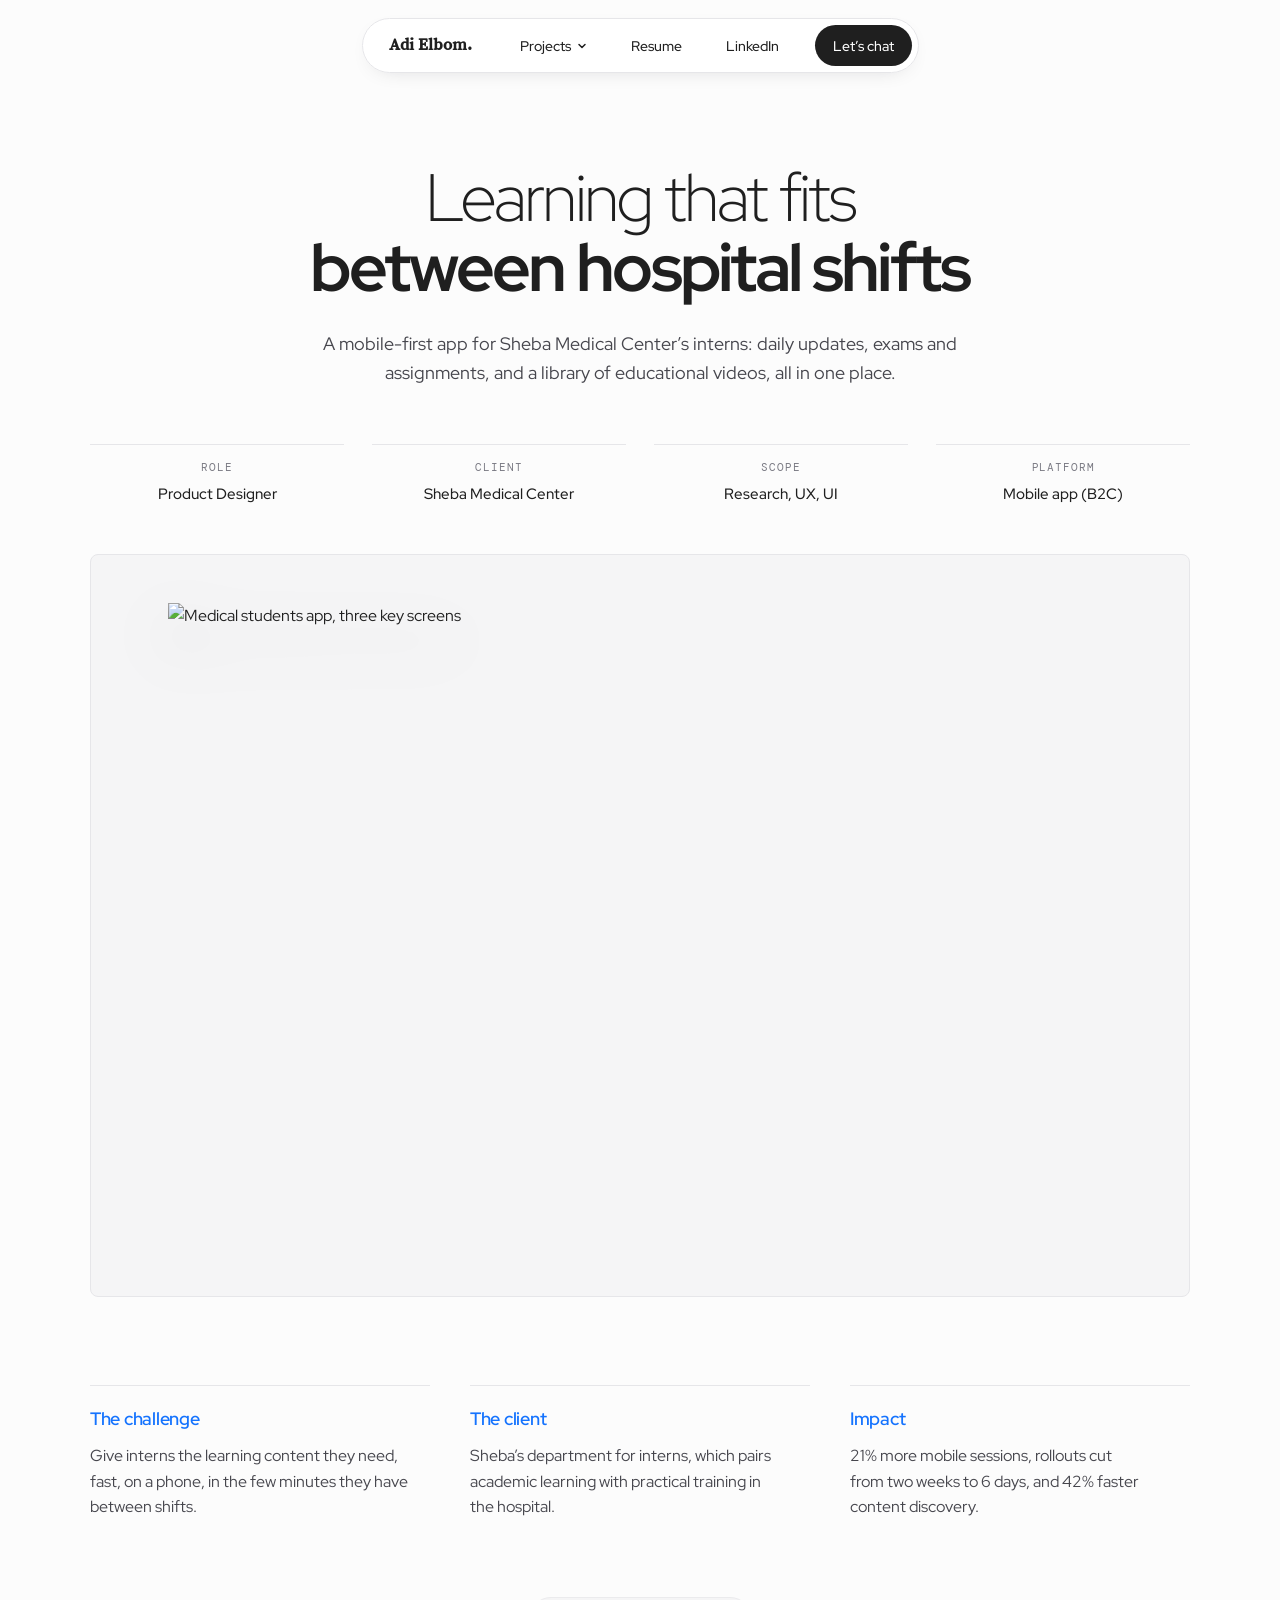
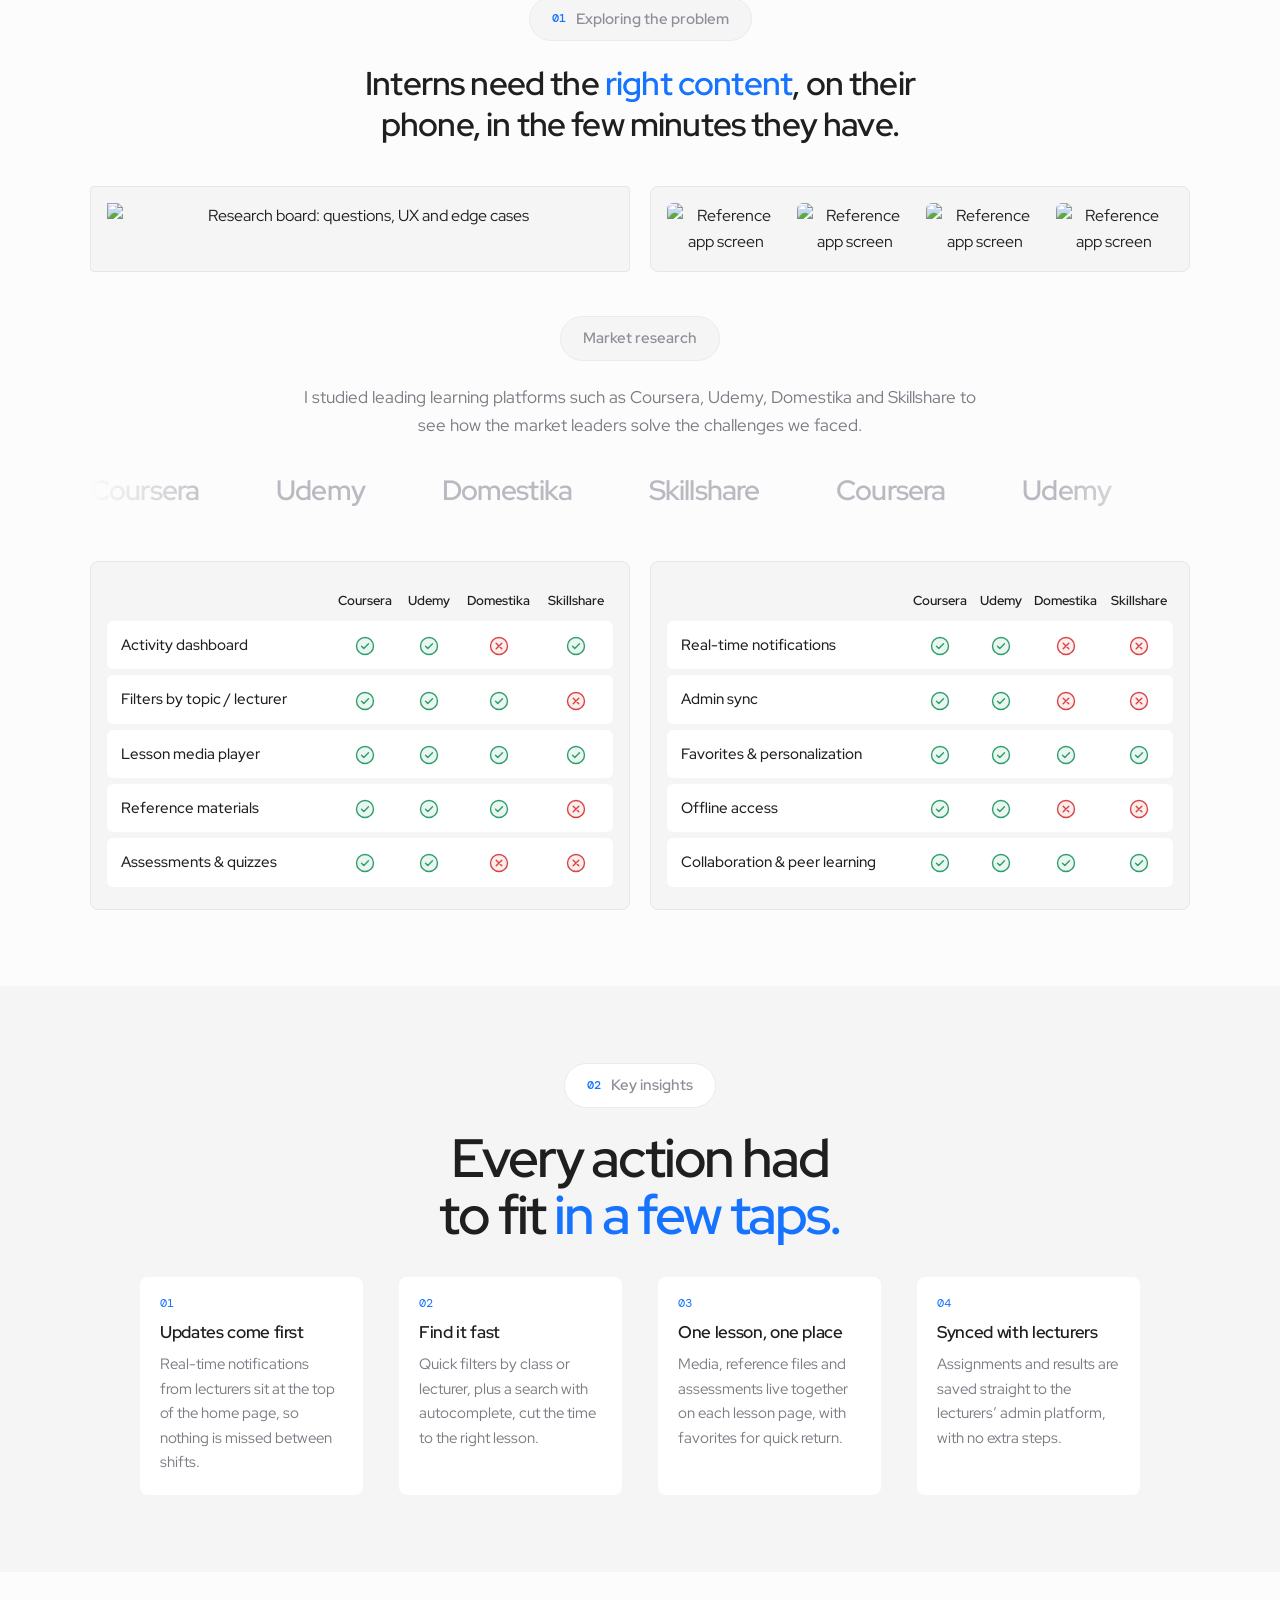
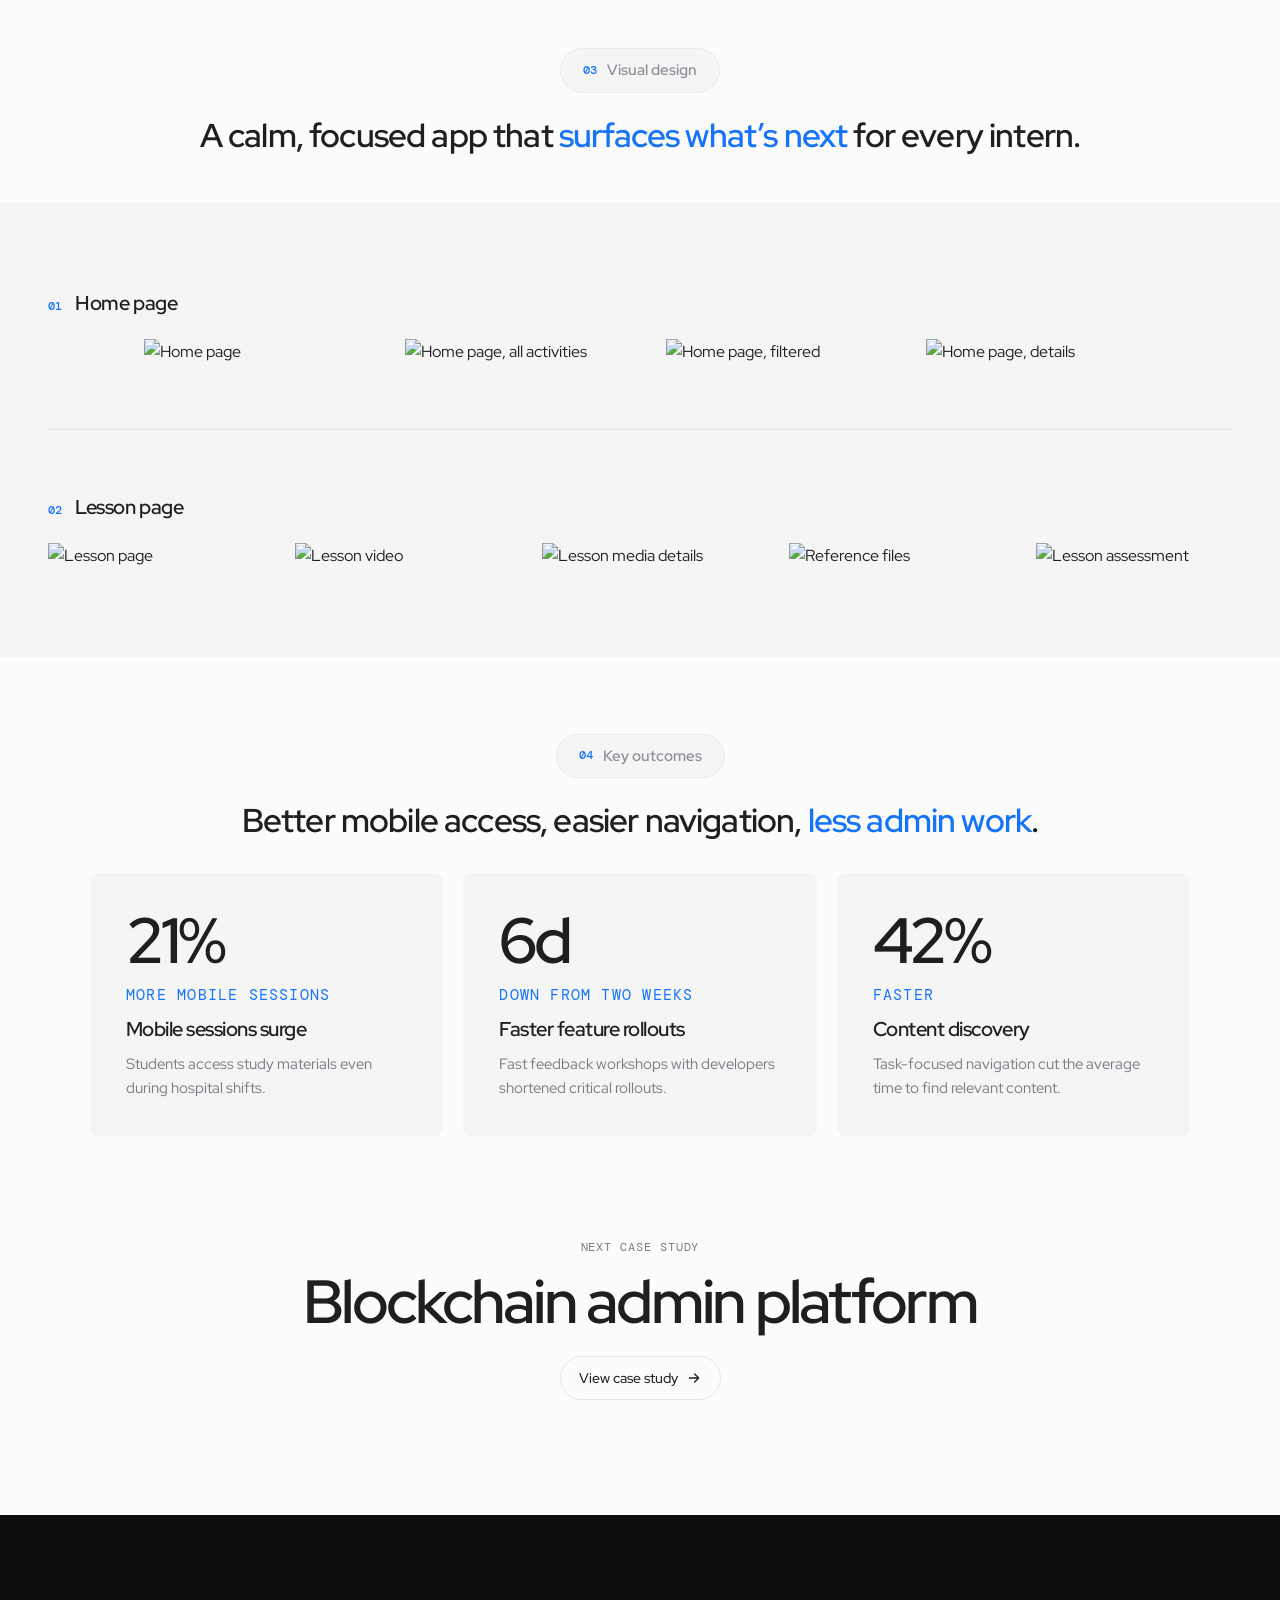
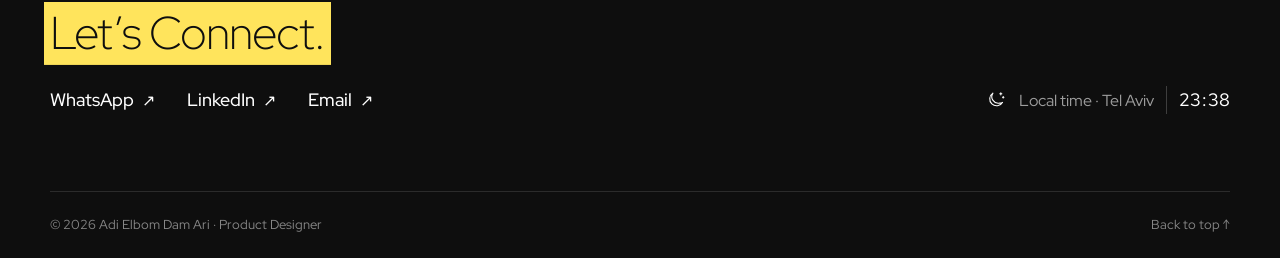
==== medical-students-app/index.html @ 9ae9e3b7 "Fix image links" ====
<!DOCTYPE html>
<html lang="en">
<head>
<meta charset="utf-8">
<meta name="viewport" content="width=device-width, initial-scale=1">
<title>Medical Students App · Adi Elbom</title>
<meta name="description" content="Case study: a mobile-first learning app for medical interns at Sheba Medical Center.">
<meta property="og:title" content="Medical Students App · Adi Elbom">
<meta property="og:description" content="Case study: a mobile-first learning app for medical interns at Sheba Medical Center.">
<link rel="icon" href="data:image/svg+xml,%3Csvg xmlns='http://www.w3.org/2000/svg' viewBox='0 0 64 64'%3E%3Ccircle cx='32' cy='32' r='32' fill='%231F1F1F'/%3E%3Ctext x='32' y='43' font-family='Georgia,serif' font-size='34' font-weight='700' text-anchor='middle' fill='%23fff'%3EA%3C/text%3E%3C/svg%3E">
<link rel="preconnect" href="https://fonts.googleapis.com">
<link rel="preconnect" href="https://fonts.gstatic.com" crossorigin>
<link href="https://fonts.googleapis.com/css2?family=DM+Mono:wght@400;500&family=Red+Hat+Display:wght@300;400;500;600;700&family=Song+Myung&display=swap" rel="stylesheet">
<link rel="stylesheet" href="../assets/style.css?v=e3d52562">
</head>
<body>
<div class="navholder">
  <nav class="site" aria-label="Main">
    <a class="brand" href="../">Adi Elbom.</a>
    <div class="navlinks">
      <div class="nav-dd">
        <a class="dd-trigger current" href="../#work" aria-haspopup="true" aria-expanded="false">Projects <svg class="chev" width="10" height="10" viewBox="0 0 10 10" aria-hidden="true"><path d="M2 3.5 5 6.5 8 3.5" fill="none" stroke="currentColor" stroke-width="1.5" stroke-linecap="round" stroke-linejoin="round"/></svg></a>
        <div class="dd" role="menu">
          <a href="../nft-admin/"><span class="dd-title">Blockchain Admin Platform</span></a>
          <a href="../money-transfer-platform/"><span class="dd-title">Money Transfer Platform</span></a>
          <a href="../medical-students-app/" aria-current="page" class="is-current"><span class="dd-title">Medical Students App</span></a>
          <span class="dd-soon"><span class="dd-title">Animated Captions <span class="dd-note">· Coming soon</span></span></span>
        </div>
      </div>
      <a href="https://drive.google.com/file/d/1dUDBJgoNw1x8Hw4QgFYmObVrlOSRtjmj/view" target="_blank" rel="noopener">Resume</a>
      <a class="hide-sm" href="https://www.linkedin.com/in/adi-elbom/" target="_blank" rel="noopener">LinkedIn</a>
      <a class="cta" href="https://api.whatsapp.com/send?phone=972507307688" target="_blank" rel="noopener">Let’s chat</a>
    </div>
  </nav>
</div>

<main class="wrap">
  <header class="cs-head">
    <h1><span class="lt">Learning that fits</span> <b>between hospital shifts</b></h1>
    <p class="lede">A mobile-first app for Sheba Medical Center’s interns: daily updates, exams and assignments, and a library of educational videos, all in one place.</p>
    <dl class="meta">
      <div><dt>Role</dt><dd>Product Designer</dd></div>
      <div><dt>Client</dt><dd>Sheba Medical Center</dd></div>
      <div><dt>Scope</dt><dd>Research, UX, UI</dd></div>
      <div><dt>Platform</dt><dd>Mobile app (B2C)</dd></div>
    </dl>
  </header>

  <figure class="hero-shot phones-hero"><img src="https://adidamari.co.il/wp-content/uploads/2025/10/Sarari-12-scaled.png" alt="Medical students app, three key screens" width="2560" height="1746"></figure>

  <section class="tldr">
    <article><p class="eyebrow">The challenge</p><p>Give interns the learning content they need, fast, on a phone, in the few minutes they have between shifts.</p></article>
    <article><p class="eyebrow">The client</p><p>Sheba’s department for interns, which pairs academic learning with practical training in the hospital.</p></article>
    <article><p class="eyebrow">Impact</p><p>21% more mobile sessions, rollouts cut from two weeks to 6 days, and 42% faster content discovery.</p></article>
  </section>

  <div class="story">
    <section class="chapter reveal">
      <p class="pill"><span class="n" aria-hidden="true"></span>Exploring the problem</p>
      <p class="statement">Interns need the <em>right content</em>, on their phone, in the few minutes they have.</p>
      <div class="duo">
        <img src="https://adidamari.co.il/wp-content/uploads/2025/10/Frame-1243666-scaled.webp" alt="Research board: questions, UX and edge cases" loading="lazy">
        <div class="mini-phones"><img src="https://adidamari.co.il/wp-content/uploads/2025/05/IMG_8739.png" alt="Reference app screen" loading="lazy"><img src="https://adidamari.co.il/wp-content/uploads/2025/05/IMG_8737.png" alt="Reference app screen" loading="lazy"><img src="https://adidamari.co.il/wp-content/uploads/2025/05/IMG_8742.png" alt="Reference app screen" loading="lazy"><img src="https://adidamari.co.il/wp-content/uploads/2025/05/IMG_8738.png" alt="Reference app screen" loading="lazy"></div>
      </div>
    </section>

    <section class="chapter sub reveal">
      <p class="pill">Market research</p>
      <p class="support">I studied leading learning platforms such as Coursera, Udemy, Domestika and Skillshare to see how the market leaders solve the challenges we faced.</p>
      <div class="marquee" aria-label="Platforms we studied: Coursera, Udemy, Domestika, Skillshare"><div class="marquee-track" aria-hidden="true"><span>Coursera</span><span>Udemy</span><span>Domestika</span><span>Skillshare</span><span>Coursera</span><span>Udemy</span><span>Domestika</span><span>Skillshare</span><span>Coursera</span><span>Udemy</span><span>Domestika</span><span>Skillshare</span><span>Coursera</span><span>Udemy</span><span>Domestika</span><span>Skillshare</span></div></div>
      <div class="cmp-grid"><div class="cmp-card"><table class="cmp"><thead><tr><th></th><th>Coursera</th><th>Udemy</th><th>Domestika</th><th>Skillshare</th></tr></thead><tbody><tr><th scope="row">Activity dashboard</th><td class="y" aria-label="Yes"><svg viewBox="0 0 20 20"><circle cx="10" cy="10" r="8.5"/><path d="M6.5 10.2l2.3 2.3 4.7-4.8"/></svg></td><td class="y" aria-label="Yes"><svg viewBox="0 0 20 20"><circle cx="10" cy="10" r="8.5"/><path d="M6.5 10.2l2.3 2.3 4.7-4.8"/></svg></td><td class="n" aria-label="No"><svg viewBox="0 0 20 20"><circle cx="10" cy="10" r="8.5"/><path d="M7.2 7.2l5.6 5.6M12.8 7.2l-5.6 5.6"/></svg></td><td class="y" aria-label="Yes"><svg viewBox="0 0 20 20"><circle cx="10" cy="10" r="8.5"/><path d="M6.5 10.2l2.3 2.3 4.7-4.8"/></svg></td></tr><tr><th scope="row">Filters by topic / lecturer</th><td class="y" aria-label="Yes"><svg viewBox="0 0 20 20"><circle cx="10" cy="10" r="8.5"/><path d="M6.5 10.2l2.3 2.3 4.7-4.8"/></svg></td><td class="y" aria-label="Yes"><svg viewBox="0 0 20 20"><circle cx="10" cy="10" r="8.5"/><path d="M6.5 10.2l2.3 2.3 4.7-4.8"/></svg></td><td class="y" aria-label="Yes"><svg viewBox="0 0 20 20"><circle cx="10" cy="10" r="8.5"/><path d="M6.5 10.2l2.3 2.3 4.7-4.8"/></svg></td><td class="n" aria-label="No"><svg viewBox="0 0 20 20"><circle cx="10" cy="10" r="8.5"/><path d="M7.2 7.2l5.6 5.6M12.8 7.2l-5.6 5.6"/></svg></td></tr><tr><th scope="row">Lesson media player</th><td class="y" aria-label="Yes"><svg viewBox="0 0 20 20"><circle cx="10" cy="10" r="8.5"/><path d="M6.5 10.2l2.3 2.3 4.7-4.8"/></svg></td><td class="y" aria-label="Yes"><svg viewBox="0 0 20 20"><circle cx="10" cy="10" r="8.5"/><path d="M6.5 10.2l2.3 2.3 4.7-4.8"/></svg></td><td class="y" aria-label="Yes"><svg viewBox="0 0 20 20"><circle cx="10" cy="10" r="8.5"/><path d="M6.5 10.2l2.3 2.3 4.7-4.8"/></svg></td><td class="y" aria-label="Yes"><svg viewBox="0 0 20 20"><circle cx="10" cy="10" r="8.5"/><path d="M6.5 10.2l2.3 2.3 4.7-4.8"/></svg></td></tr><tr><th scope="row">Reference materials</th><td class="y" aria-label="Yes"><svg viewBox="0 0 20 20"><circle cx="10" cy="10" r="8.5"/><path d="M6.5 10.2l2.3 2.3 4.7-4.8"/></svg></td><td class="y" aria-label="Yes"><svg viewBox="0 0 20 20"><circle cx="10" cy="10" r="8.5"/><path d="M6.5 10.2l2.3 2.3 4.7-4.8"/></svg></td><td class="y" aria-label="Yes"><svg viewBox="0 0 20 20"><circle cx="10" cy="10" r="8.5"/><path d="M6.5 10.2l2.3 2.3 4.7-4.8"/></svg></td><td class="n" aria-label="No"><svg viewBox="0 0 20 20"><circle cx="10" cy="10" r="8.5"/><path d="M7.2 7.2l5.6 5.6M12.8 7.2l-5.6 5.6"/></svg></td></tr><tr><th scope="row">Assessments &amp; quizzes</th><td class="y" aria-label="Yes"><svg viewBox="0 0 20 20"><circle cx="10" cy="10" r="8.5"/><path d="M6.5 10.2l2.3 2.3 4.7-4.8"/></svg></td><td class="y" aria-label="Yes"><svg viewBox="0 0 20 20"><circle cx="10" cy="10" r="8.5"/><path d="M6.5 10.2l2.3 2.3 4.7-4.8"/></svg></td><td class="n" aria-label="No"><svg viewBox="0 0 20 20"><circle cx="10" cy="10" r="8.5"/><path d="M7.2 7.2l5.6 5.6M12.8 7.2l-5.6 5.6"/></svg></td><td class="n" aria-label="No"><svg viewBox="0 0 20 20"><circle cx="10" cy="10" r="8.5"/><path d="M7.2 7.2l5.6 5.6M12.8 7.2l-5.6 5.6"/></svg></td></tr></tbody></table></div><div class="cmp-card"><table class="cmp"><thead><tr><th></th><th>Coursera</th><th>Udemy</th><th>Domestika</th><th>Skillshare</th></tr></thead><tbody><tr><th scope="row">Real-time notifications</th><td class="y" aria-label="Yes"><svg viewBox="0 0 20 20"><circle cx="10" cy="10" r="8.5"/><path d="M6.5 10.2l2.3 2.3 4.7-4.8"/></svg></td><td class="y" aria-label="Yes"><svg viewBox="0 0 20 20"><circle cx="10" cy="10" r="8.5"/><path d="M6.5 10.2l2.3 2.3 4.7-4.8"/></svg></td><td class="n" aria-label="No"><svg viewBox="0 0 20 20"><circle cx="10" cy="10" r="8.5"/><path d="M7.2 7.2l5.6 5.6M12.8 7.2l-5.6 5.6"/></svg></td><td class="n" aria-label="No"><svg viewBox="0 0 20 20"><circle cx="10" cy="10" r="8.5"/><path d="M7.2 7.2l5.6 5.6M12.8 7.2l-5.6 5.6"/></svg></td></tr><tr><th scope="row">Admin sync</th><td class="y" aria-label="Yes"><svg viewBox="0 0 20 20"><circle cx="10" cy="10" r="8.5"/><path d="M6.5 10.2l2.3 2.3 4.7-4.8"/></svg></td><td class="y" aria-label="Yes"><svg viewBox="0 0 20 20"><circle cx="10" cy="10" r="8.5"/><path d="M6.5 10.2l2.3 2.3 4.7-4.8"/></svg></td><td class="n" aria-label="No"><svg viewBox="0 0 20 20"><circle cx="10" cy="10" r="8.5"/><path d="M7.2 7.2l5.6 5.6M12.8 7.2l-5.6 5.6"/></svg></td><td class="n" aria-label="No"><svg viewBox="0 0 20 20"><circle cx="10" cy="10" r="8.5"/><path d="M7.2 7.2l5.6 5.6M12.8 7.2l-5.6 5.6"/></svg></td></tr><tr><th scope="row">Favorites &amp; personalization</th><td class="y" aria-label="Yes"><svg viewBox="0 0 20 20"><circle cx="10" cy="10" r="8.5"/><path d="M6.5 10.2l2.3 2.3 4.7-4.8"/></svg></td><td class="y" aria-label="Yes"><svg viewBox="0 0 20 20"><circle cx="10" cy="10" r="8.5"/><path d="M6.5 10.2l2.3 2.3 4.7-4.8"/></svg></td><td class="y" aria-label="Yes"><svg viewBox="0 0 20 20"><circle cx="10" cy="10" r="8.5"/><path d="M6.5 10.2l2.3 2.3 4.7-4.8"/></svg></td><td class="y" aria-label="Yes"><svg viewBox="0 0 20 20"><circle cx="10" cy="10" r="8.5"/><path d="M6.5 10.2l2.3 2.3 4.7-4.8"/></svg></td></tr><tr><th scope="row">Offline access</th><td class="y" aria-label="Yes"><svg viewBox="0 0 20 20"><circle cx="10" cy="10" r="8.5"/><path d="M6.5 10.2l2.3 2.3 4.7-4.8"/></svg></td><td class="y" aria-label="Yes"><svg viewBox="0 0 20 20"><circle cx="10" cy="10" r="8.5"/><path d="M6.5 10.2l2.3 2.3 4.7-4.8"/></svg></td><td class="n" aria-label="No"><svg viewBox="0 0 20 20"><circle cx="10" cy="10" r="8.5"/><path d="M7.2 7.2l5.6 5.6M12.8 7.2l-5.6 5.6"/></svg></td><td class="n" aria-label="No"><svg viewBox="0 0 20 20"><circle cx="10" cy="10" r="8.5"/><path d="M7.2 7.2l5.6 5.6M12.8 7.2l-5.6 5.6"/></svg></td></tr><tr><th scope="row">Collaboration &amp; peer learning</th><td class="y" aria-label="Yes"><svg viewBox="0 0 20 20"><circle cx="10" cy="10" r="8.5"/><path d="M6.5 10.2l2.3 2.3 4.7-4.8"/></svg></td><td class="y" aria-label="Yes"><svg viewBox="0 0 20 20"><circle cx="10" cy="10" r="8.5"/><path d="M6.5 10.2l2.3 2.3 4.7-4.8"/></svg></td><td class="y" aria-label="Yes"><svg viewBox="0 0 20 20"><circle cx="10" cy="10" r="8.5"/><path d="M6.5 10.2l2.3 2.3 4.7-4.8"/></svg></td><td class="y" aria-label="Yes"><svg viewBox="0 0 20 20"><circle cx="10" cy="10" r="8.5"/><path d="M6.5 10.2l2.3 2.3 4.7-4.8"/></svg></td></tr></tbody></table></div></div>
    </section>

    <section class="chapter band reveal">
      <p class="pill"><span class="n" aria-hidden="true"></span>Key insights</p>
      <p class="statement big">Every action had to fit <em>in a few taps.</em></p>
      <ul class="trio" style="--cols:4">
        <li><h3>Updates come first</h3><p>Real-time notifications from lecturers sit at the top of the home page, so nothing is missed between shifts.</p></li>
        <li><h3>Find it fast</h3><p>Quick filters by class or lecturer, plus a search with autocomplete, cut the time to the right lesson.</p></li>
        <li><h3>One lesson, one place</h3><p>Media, reference files and assessments live together on each lesson page, with favorites for quick return.</p></li>
        <li><h3>Synced with lecturers</h3><p>Assignments and results are saved straight to the lecturers’ admin platform, with no extra steps.</p></li>
      </ul>
    </section>

    <section class="chapter reveal">
      <p class="pill"><span class="n" aria-hidden="true"></span>Visual design</p>
      <p class="statement">A calm, focused app that <em>surfaces what’s next</em> for every intern.</p>
      <div class="features">
        <article class="feature">
          <div class="feature-text"><h3><span class="fn">01</span>Home page</h3></div>
          <div class="feature-shots phones-shots" style="--n:4"><img src="https://adidamari.co.il/wp-content/uploads/2025/06/2.png" alt="Home page" loading="lazy"><img src="https://adidamari.co.il/wp-content/uploads/2025/06/Homepage-All1.png" alt="Home page, all activities" loading="lazy"><img src="https://adidamari.co.il/wp-content/uploads/2025/06/Homepage-All1-1.png" alt="Home page, filtered" loading="lazy"><img src="https://adidamari.co.il/wp-content/uploads/2025/05/Homepage-All1-1.png" alt="Home page, details" loading="lazy"></div>
        </article>
        <article class="feature">
          <div class="feature-text"><h3><span class="fn">02</span>Lesson page</h3></div>
          <div class="feature-shots phones-shots" style="--n:5"><img src="https://adidamari.co.il/wp-content/uploads/2025/06/1.png" alt="Lesson page" loading="lazy"><img src="https://adidamari.co.il/wp-content/uploads/2025/06/dd.png" alt="Lesson video" loading="lazy"><img src="https://adidamari.co.il/wp-content/uploads/2025/05/Lesson-page-Media-details.png" alt="Lesson media details" loading="lazy"><img src="https://adidamari.co.il/wp-content/uploads/2025/06/Lesson-page-Reference.png" alt="Reference files" loading="lazy"><img src="https://adidamari.co.il/wp-content/uploads/2025/06/Lesson-page-Exam-details-chose-answer.png" alt="Lesson assessment" loading="lazy"></div>
        </article>
      </div>
    </section>

    <section class="chapter reveal">
      <p class="pill"><span class="n" aria-hidden="true"></span>Key outcomes</p>
      <p class="statement">Better mobile access, easier navigation, <em>less admin work</em>.</p>
      <ul class="results">
        <li><span class="big-num">21%</span><p class="eyebrow">More mobile sessions</p><h3>Mobile sessions surge</h3><p>Students access study materials even during hospital shifts.</p></li>
        <li><span class="big-num">6d</span><p class="eyebrow">Down from two weeks</p><h3>Faster feature rollouts</h3><p>Fast feedback workshops with developers shortened critical rollouts.</p></li>
        <li><span class="big-num">42%</span><p class="eyebrow">Faster</p><h3>Content discovery</h3><p>Task-focused navigation cut the average time to find relevant content.</p></li>
      </ul>
    </section>
  </div>

  <a class="next reveal" href="../nft-admin/">
    <span class="eyebrow">Next case study</span>
    <span class="title">Blockchain admin platform</span>
    <span class="go">View case study <svg width="16" height="16" viewBox="0 0 24 24" fill="none" stroke="currentColor" stroke-width="2" stroke-linecap="round" stroke-linejoin="round"><path d="M5 12h14M13 6l6 6-6 6"/></svg></span>
  </a>
</main>

<footer class="site-foot" id="contact">
  <div class="foot-inner">
    <div class="foot-main">
      <h2 class="foot-title reveal"><span class="hl">Let’s Connect.</span></h2>
      <div class="foot-links">
        <a href="https://api.whatsapp.com/send?phone=972507307688" target="_blank" rel="noopener">WhatsApp <span class="ext" aria-hidden="true">↗</span></a>
        <a href="https://www.linkedin.com/in/adi-elbom/" target="_blank" rel="noopener">LinkedIn <span class="ext" aria-hidden="true">↗</span></a>
        <a href="mailto:adi.elbom3@gmail.com">Email <span class="ext" aria-hidden="true">↗</span></a>
      </div>
    </div>
    <div class="clock" id="clock" aria-live="off">
        <span class="clock-icons" aria-hidden="true">
          <svg class="ci ci-sunrise" viewBox="0 0 32 32"><path d="M4 23h24M9 23a7 7 0 0 1 14 0"/><path d="M16 9v3M7.5 13.5l2 2M24.5 13.5l-2 2M3.5 19h2.5M26 19h2.5"/><path d="M13 6l3-3 3 3"/></svg>
          <svg class="ci ci-sun" viewBox="0 0 32 32"><circle cx="16" cy="16" r="5.5"/><path d="M16 3v3.5M16 25.5V29M3 16h3.5M25.5 16H29M6.8 6.8l2.5 2.5M22.7 22.7l2.5 2.5M6.8 25.2l2.5-2.5M22.7 9.3l2.5-2.5"/></svg>
          <svg class="ci ci-sunset" viewBox="0 0 32 32"><path d="M4 23h24M9 23a7 7 0 0 1 14 0"/><path d="M16 9v3M7.5 13.5l2 2M24.5 13.5l-2 2M3.5 19h2.5M26 19h2.5"/><path d="M13 27l3 3 3-3"/></svg>
          <svg class="ci ci-moon" viewBox="0 0 32 32"><path d="M21.5 20.5A9.5 9.5 0 0 1 11.5 6a10 10 0 1 0 14 13.5 9.4 9.4 0 0 1-4 1Z"/><path d="M23 5.5v3M21.5 7h3M26.5 11v2M25.5 12h2"/></svg>
        </span>
        <span class="clock-label">Local time · Tel Aviv</span>
        <span class="clock-time"><span class="hh">--</span><span class="colon">:</span><span class="mm">--</span></span>
    </div>
  </div>
  <div class="foot-bottom">
    <span>© 2026 Adi Elbom Dam Ari · Product Designer</span>
    <a href="#top" onclick="window.scrollTo({top:0,behavior:'smooth'});return false;">Back to top ↑</a>
  </div>
</footer>
<script src="../assets/site.js?v=3cbd5244"></script>
</body>
</html>
---- assets/style.css ----
/* Adi Elbom portfolio — shared styles */
:root {
  color-scheme: light;
  --paper: #FCFCFC;
  --white: #FFFFFF;
  --surface: #F5F5F6;
  --ink: #1F1F1F;
  --body: #46464D;
  --muted: #7A7A83;
  --line: #E6E6E9;
  --accent: #1573FE;          /* accent = Adi's brand blue */
  --accent-soft: #EAF1FF;
  --grid: #EEEEF1;            /* background grid lines (softer than --line) */
  --cell: 22px;               /* grid cell size; hero divider snaps to it */
  --marker: #FFE45C;          /* highlighter yellow for "Let's Connect." */
  --blue: #1573FE;            /* Adi's brand blue */

  --font: 'Red Hat Display', -apple-system, BlinkMacSystemFont, 'Segoe UI', sans-serif;
  --font-mono: 'DM Mono', ui-monospace, Menlo, monospace;
  --font-logo: 'Song Myung', Georgia, serif;

  --maxw: 1180px;
  --text: 680px;
  --r: 8px;                   /* corner radius for frames and cards */
  box-sizing: border-box;
}
* { box-sizing: border-box; }
html { scroll-behavior: smooth; scroll-padding-top: 96px; }
body {
  margin: 0; background: var(--paper); color: var(--ink);
  font-family: var(--font); font-size: 16px; line-height: 1.6;
  -webkit-font-smoothing: antialiased; overflow-x: hidden;
}
h1, h2, h3, p, figure, ul, ol, dl, dd { margin: 0; }
h1, h2, h3 { text-wrap: balance; font-weight: 600; letter-spacing: -0.03em; }
a { color: inherit; }
img { max-width: 100%; display: block; }
:focus-visible { outline: 2px solid var(--accent); outline-offset: 3px; border-radius: 6px; }
::selection { background: var(--blue); color: #fff; }
.wrap { max-width: var(--maxw); margin-inline: auto; padding-inline: clamp(16px, 4vw, 40px); }
.eyebrow { font-family: var(--font-mono); font-size: 0.72rem; letter-spacing: 0.08em; text-transform: uppercase; color: var(--muted); }

/* ---------- floating pill nav ---------- */
.navholder { position: sticky; top: 14px; z-index: 50; display: flex; justify-content: center; margin-top: 18px; padding-inline: 12px; pointer-events: none; }
nav.site {
  pointer-events: auto; display: flex; align-items: center; gap: 2px;
  background: rgba(255,255,255,0.85); backdrop-filter: blur(16px) saturate(1.4); -webkit-backdrop-filter: blur(16px) saturate(1.4);
  border: 1px solid var(--line); border-radius: 999px;
  padding: 6px 6px 6px 26px; box-shadow: 0 6px 24px -16px rgba(20,20,25,0.3);
  max-width: 100%;
}
.brand { font-family: var(--font-logo); font-weight: 700; font-size: 1.05rem; text-decoration: none; margin-right: 28px; white-space: nowrap; }
.navlinks { display: flex; align-items: center; gap: 8px; }
.navlinks a { font-size: 0.9rem; font-weight: 500; color: var(--ink); padding: 9px 18px; border-radius: 999px; text-decoration: none; transition: color .2s, background .2s; white-space: nowrap; }
.navlinks > a:hover, .dd-trigger:hover, .nav-dd:hover .dd-trigger, .nav-dd.open .dd-trigger { color: var(--ink); background: var(--surface); }
.navlinks a.current { color: var(--ink); }
.navlinks a.cta { background: var(--ink); color: #fff; margin-left: 10px; }
.navlinks a.cta:hover { background: #000; color: #fff; }
/* Projects dropdown */
nav.site { position: relative; }
.nav-dd { display: flex; }
.dd-trigger { display: inline-flex !important; align-items: center; gap: 6px; }
.dd-trigger .chev { transition: transform .25s ease; }
.nav-dd:hover .chev, .nav-dd.open .chev { transform: rotate(180deg); }
.dd { position: absolute; top: 100%; left: 50%; width: min(300px, calc(100vw - 24px)); padding-top: 10px;
  opacity: 0; visibility: hidden; transform: translate(-50%, -4px); transition: opacity .2s ease, transform .2s ease, visibility 0s linear .2s; }
.dd::before { content: ""; position: absolute; inset: 10px 0 0; z-index: -1; background: #fff;
  backdrop-filter: blur(16px); -webkit-backdrop-filter: blur(16px); border: 1px solid var(--line); border-radius: 16px;
  box-shadow: 0 18px 40px -20px rgba(20,20,30,.28); }
.nav-dd:hover .dd, .nav-dd:focus-within .dd, .nav-dd.open .dd { opacity: 1; visibility: visible; transform: translate(-50%, 0); transition-delay: 0s; }
.navlinks .dd > a, .navlinks .dd > .dd-soon { display: grid; gap: 1px; padding: 10px 16px; margin: 6px; border-radius: 10px; text-decoration: none; color: var(--ink); font-size: 1rem; white-space: normal; }
.navlinks .dd > a + a, .navlinks .dd > a + .dd-soon { margin-top: -4px; }
.navlinks .dd > a:hover { background: var(--surface); }
.dd-title { font-size: .95rem; font-weight: 500; }
.dd-note { font-weight: 400; font-size: .8rem; }
.navlinks .dd > a.is-current { background: var(--surface); }
.navlinks .dd > a.is-current .dd-title::after { content: " ·  You’re here"; font-weight: 400; color: var(--muted); font-size: .8rem; }
.dd-soon { opacity: .5; cursor: default; }
@media (hover: none) { .nav-dd:hover .dd { opacity: 0; visibility: hidden; } .nav-dd.open .dd { opacity: 1; visibility: visible; } }

@media (max-width: 560px) {
  nav.site { padding-left: 16px; }
  .brand { font-size: .92rem; margin-right: 8px; }
  .navlinks { gap: 2px; }
  .navlinks a { padding: 7px 10px; font-size: .8rem; }
  .navlinks a.cta { margin-left: 4px; }
  .navlinks .hide-sm { display: none; }
}

/* ================= HOME ================= */
.home-frame { max-width: var(--maxw); margin-inline: auto; border-inline: 1px solid var(--line); }
.hero { position: relative; display: grid; grid-template-columns: 57.5% 1fr; grid-template-columns: round(down, 57.5%, var(--cell)) 1fr; border-bottom: 1px solid var(--line); margin-top: -64px; padding-top: 64px; }
.hero-text { padding: clamp(48px, 7vw, 96px) clamp(20px, 4vw, 56px) 112px; border-right: 1px solid var(--line); }
.hero-text .spark { width: 44px; height: 44px; margin-bottom: 26px; }
.spark svg { display: block; overflow: visible; }
.spark .s { fill: url(#gold); transform-box: fill-box; transform-origin: center; animation: twinkle 2.6s ease-in-out infinite; }
.spark .s2 { animation-delay: .5s; animation-duration: 2.2s; }
.spark .s3 { animation-delay: 1.1s; animation-duration: 2.9s; }
.spark .s1 { filter: drop-shadow(0 0 0 rgba(248,194,58,0)); animation-name: twinkle-main; }
@keyframes twinkle { 0%, 100% { transform: scale(1) rotate(0deg); opacity: 1; } 45% { transform: scale(.55) rotate(25deg); opacity: .55; } 60% { transform: scale(1.12) rotate(0deg); opacity: 1; } }
@keyframes twinkle-main { 0%, 100% { transform: scale(1) rotate(0deg); filter: drop-shadow(0 0 0 rgba(248,194,58,0)); } 50% { transform: scale(1.1) rotate(12deg); filter: drop-shadow(0 0 6px rgba(248,194,58,.55)); } }
.spark:hover .s { animation-duration: .9s; }
@media (prefers-reduced-motion: reduce) { .spark .s { animation: none; } }
.hero-text h1 { font-weight: 300; font-size: clamp(1.9rem, 3.3vw, 2.65rem); line-height: 1.2; letter-spacing: -0.022em; max-width: 21ch; text-wrap: pretty; }
.hero-text h1 b { font-weight: 500; letter-spacing: -0.03em; }
.hero-text .nb { white-space: nowrap; }
@keyframes bob { 50% { transform: translateY(5px); } }
.scroll-btn { position: absolute; left: 50%; bottom: 28px; z-index: 5; display: inline-flex; align-items: center; gap: 8px;
  padding: 11px 20px; border-radius: 999px; background: rgba(255,255,255,.9); backdrop-filter: blur(12px); -webkit-backdrop-filter: blur(12px);
  border: 1px solid var(--line); box-shadow: 0 12px 32px -12px rgba(21,115,254,.55), 0 2px 8px -4px rgba(21,115,254,.25);
  font-size: .92rem; font-weight: 500; color: var(--ink); text-decoration: none; white-space: nowrap;
  transform: translateX(-50%); animation: float 2.6s ease-in-out infinite; transition: background .2s; }
.scroll-btn span { color: var(--ink); font-size: 1.05rem; }
.scroll-btn:hover { background: var(--surface); }
.scroll-btn.gone { opacity: 0 !important; pointer-events: none; transition: opacity .35s ease; }
@keyframes float { 0%, 100% { transform: translate(-50%, 0); } 50% { transform: translate(-50%, -6px); } }
@media (prefers-reduced-motion: reduce) { .scroll-btn { animation: none; } }
.hero-photo { display: grid; place-items: center; padding: 40px; }
.hero-photo img { width: min(100%, 300px); height: auto; aspect-ratio: 1; object-fit: cover; border-radius: 6px; box-shadow: 0 20px 50px -30px rgba(0,0,0,.35); }
@media (max-width: 820px) {
  .hero { grid-template-columns: 1fr; }
  .hero-text { border-right: 0; border-bottom: 1px solid var(--line); }
  .hero-photo { display: none; }
  .hero-text { padding-top: 40px; }
}

.projects {
  padding: clamp(28px, 4vw, 56px) clamp(14px, 3vw, 48px);
  background-color: var(--paper);
  background-image: linear-gradient(var(--grid) 1px, transparent 1px), linear-gradient(90deg, var(--grid) 1px, transparent 1px);
  background-size: var(--cell) var(--cell); background-position: -1px -1px;
  display: grid; gap: clamp(20px, 3vw, 32px);
}
.card { display: grid; grid-template-columns: 1.15fr 1fr; background: var(--white); border: 1px solid var(--line); border-radius: 8px; overflow: hidden; text-decoration: none; transition: box-shadow .3s, transform .3s; }
a.card:hover { box-shadow: 0 14px 34px -22px rgba(20,20,30,.16), 0 2px 6px -3px rgba(20,20,30,.06); transform: translateY(-2px); }
.card-media { position: relative; overflow: hidden; min-height: clamp(280px, 30vw, 400px);
  background: var(--white); border-right: 1px solid var(--line); }
.card-media img { position: absolute; left: 11%; top: 13%; width: 120%; max-width: none; height: auto;
  border-radius: 10px 0 0 0; border: 1px solid rgba(20,20,40,.08); box-shadow: 0 24px 50px -28px rgba(30,40,90,.35);
  transition: transform .6s cubic-bezier(.2,.7,.2,1); }
a.card:hover .card-media img { transform: translate(-8px, -8px); }
/* images that already have their own background/frame: show whole, no extra frame */
.card-media.plain img { left: 0; top: 0; width: 100%; height: 100%; padding: clamp(12px, 2vw, 28px); object-fit: contain; border: 0; border-radius: 0; box-shadow: none; }
a.card:hover .card-media.plain img { transform: scale(1.03); }
.card-body { padding: clamp(22px, 3.4vw, 48px); display: grid; align-content: center; gap: 14px; justify-items: start; }
.tag { font-size: .82rem; color: #575757; background: #F4F4F4; border-radius: 999px; padding: 4px 12px; }
.card h2 { font-size: clamp(1.25rem, 1.9vw, 1.5rem); line-height: 1.25; letter-spacing: -0.02em; }
.card p { color: var(--body); font-size: .97rem; max-width: 46ch; }
.btn { display: inline-flex; align-items: center; gap: 10px; background: var(--ink); color: #fff; font-weight: 500; font-size: .95rem; padding: 12px 24px; border-radius: 999px; margin-top: 6px; transition: gap .25s, background .25s; }
a.card:hover .btn { gap: 14px; background: #000; }
.btn.soon { background: #E2E2E2; color: #555; }
@media (max-width: 820px) {
  .card { grid-template-columns: 1fr; }
  .card-media { min-height: 0; aspect-ratio: 16 / 11; border-right: 0; border-bottom: 1px solid var(--line); }
  .card-media img { left: 8%; top: 10%; }
  .card-media.plain img { left: 0; top: 0; }
}

/* ================= CASE STUDY ================= */
.cs-head { padding-block: clamp(48px, 7vw, 96px) clamp(32px, 4vw, 48px); text-align: center; }
.cs-head h1 { font-size: clamp(2.4rem, 5.4vw, 4.2rem); line-height: 1.04; letter-spacing: -0.04em; max-width: 22ch; margin: 0 auto; text-wrap: balance; }
.cs-head h1 .lt { font-weight: 300; display: block; }
.cs-head h1 b { font-weight: 700; display: block; }
.nb { white-space: nowrap; }
.lede { margin: 28px auto 0; max-width: 58ch; font-size: clamp(1.05rem, 1.4vw, 1.2rem); color: var(--body); line-height: 1.6; text-wrap: pretty; }
.meta { margin-top: clamp(36px, 5vw, 56px); display: grid; grid-template-columns: repeat(4, minmax(0, 1fr)); gap: 0 28px; text-align: center; }
.meta div { border-top: 1px solid var(--line); padding-top: 14px; min-width: 0; }
.meta dt { font-family: var(--font-mono); font-size: 0.68rem; letter-spacing: 0.08em; text-transform: uppercase; color: var(--muted); }
.meta dd { margin-top: 6px; font-weight: 500; font-size: 0.95rem; }
@media (max-width: 760px) { .meta { grid-template-columns: repeat(2, minmax(0, 1fr)); gap: 20px; } }

.hero-shot { margin-bottom: clamp(56px, 7vw, 88px); border-radius: var(--r); overflow: hidden; background: var(--surface);
  padding: clamp(20px, 5vw, 64px) clamp(20px, 7vw, 96px) 0; border: 1px solid var(--line); }
.hero-shot img, .hero-shot video { display: block; width: 100%; height: auto; border-radius: 10px 10px 0 0; border: 0;
  box-shadow: 0 30px 60px -36px rgba(30,40,90,.35); }
/* screenshots that already carry their own border and rounded corners */
.hero-shot.own-frame img { border-radius: 0; box-shadow: none; filter: drop-shadow(0 24px 28px rgba(30,40,90,.16)); }
/* hero with a transparent phones image */
.hero-shot.phones-hero { padding: clamp(20px, 4vw, 48px) clamp(20px, 6vw, 80px); }
.hero-shot.phones-hero img { border-radius: 0; box-shadow: none; filter: drop-shadow(0 24px 30px rgba(20,20,40,.18)); }
.hero-shot.bg { background-size: cover; background-position: center; border: 0; }
.hero-shot.bg img { border: 0; border-radius: 0; box-shadow: none; }

.tldr { display: grid; grid-template-columns: repeat(3, minmax(0, 1fr)); gap: 0 40px; margin-bottom: clamp(56px, 6vw, 88px); }
.tldr article { border-top: 1px solid var(--line); padding-top: 18px; display: grid; gap: 10px; align-content: start; }
.tldr .eyebrow { font-family: var(--font); font-size: 1.15rem; font-weight: 600; letter-spacing: -0.015em; text-transform: none; color: var(--accent); }
.tldr p { color: var(--body); text-wrap: pretty; }
@media (max-width: 860px) { .tldr { grid-template-columns: 1fr; gap: 28px; } }

.story { counter-reset: chap; }
.story > .chapter:not(.sub) { counter-increment: chap; }
.pill .n::before { content: counter(chap, decimal-leading-zero); }
.story { display: grid; gap: clamp(56px, 6vw, 88px); }
.chapter { display: grid; justify-items: center; text-align: center; gap: clamp(14px, 1.8vw, 22px); }
.chapter + .chapter.sub { margin-top: calc(-1 * clamp(20px, 2.5vw, 36px)); }
.pill { display: inline-flex; align-items: center; gap: 10px; padding: 9px 22px; border-radius: 999px; background: var(--surface); border: 1px solid #EBEBED; color: #8E8E97; font-weight: 600; font-size: clamp(.92rem, 1.2vw, 1.05rem); }
.pill .n { font-family: var(--font-mono); font-weight: 500; font-size: .74rem; color: var(--accent); }
.statement { max-width: 30em; font-size: clamp(1.45rem, 2.6vw, 2.15rem); line-height: 1.22; font-weight: 600; letter-spacing: -0.025em; text-wrap: balance; }
.statement.big { font-size: clamp(2rem, 4.4vw, 3.4rem); line-height: 1.06; letter-spacing: -0.04em; max-width: 20ch; }
.statement em { font-style: normal; color: var(--accent); }
.support { max-width: 62ch; font-size: 1.05rem; color: var(--muted); line-height: 1.7; }
.note { font-size: .88rem; color: var(--muted); font-style: italic; }

.shot { width: 100%; margin-top: clamp(8px, 2vw, 20px); }
.shot img { width: 100%; height: auto; border-radius: 4px; }
.shot { background: var(--surface); border: 1px solid var(--line); border-radius: var(--r); padding: clamp(10px, 1.4vw, 16px); }
.shot.framed { padding: clamp(14px, 3vw, 40px); }
.duo { width: 100%; display: grid; grid-template-columns: repeat(2, minmax(0, 1fr)); gap: clamp(10px, 1.6vw, 20px); margin-top: clamp(8px, 2vw, 20px); }
.duo > img, .duo > div { background: var(--surface); border: 1px solid var(--line); border-radius: var(--r); padding: clamp(10px, 1.4vw, 16px); }
.duo img { width: 100%; height: auto; border-radius: 4px; display: block; }
.duo > img { box-sizing: border-box; }
.duo.framed > * { padding: clamp(12px, 2vw, 28px); display: grid; place-items: center; }
.duo.framed img { padding: 0; border: 0; background: none; }
.phones { width: 100%; display: grid; grid-template-columns: repeat(var(--n, 4), minmax(0, 1fr)); gap: clamp(10px, 1.6vw, 20px); background: var(--surface); border-radius: var(--r); padding: clamp(18px, 3.5vw, 48px); margin-top: clamp(8px, 2vw, 20px); align-items: start; }
.phones img { width: 100%; height: auto; }
@media (max-width: 720px) { .duo { grid-template-columns: 1fr; } .phones { grid-template-columns: repeat(2, minmax(0, 1fr)); } }

.logos { display: flex; flex-wrap: wrap; justify-content: center; align-items: center; gap: clamp(20px, 4vw, 48px); padding: 8px 0; }
.logos img { height: 30px; width: auto; filter: grayscale(1); opacity: .65; }

.trio { list-style: none; padding: 0; width: 100%; max-width: 1000px; display: grid; grid-template-columns: repeat(var(--cols, 3), minmax(0, 1fr)); gap: 36px 36px; text-align: left; margin-top: 10px; }
.trio > li { border-top: 1px solid var(--line); padding-top: 18px; display: grid; gap: 8px; align-content: start; min-width: 0; }
.trio > li::before { content: counter(item, decimal-leading-zero); counter-increment: item; font-family: var(--font-mono); font-size: .72rem; color: var(--accent); }
.trio { counter-reset: item; }
.trio h3 { font-size: 1.08rem; letter-spacing: -0.02em; line-height: 1.3; }
.trio p { color: var(--muted); font-size: .96rem; }
@media (max-width: 900px) { .trio { --cols: 2 !important; } }
@media (max-width: 560px) { .trio { --cols: 1 !important; } }

/* full-width grey band for a chapter */
.chapter.band { width: 100vw; margin-inline: calc(50% - 50vw); background: var(--surface); padding: clamp(48px, 6vw, 80px) clamp(16px, 4vw, 48px); }
.band .pill { background: #fff; }

/* final screens: full-width grey band, short title + explanation per feature, screens side by side */
.features { width: 100vw; margin-inline: calc(50% - 50vw); margin-top: clamp(8px, 2vw, 24px); background: var(--surface);
  padding: clamp(8px, 2vw, 24px) clamp(16px, 4vw, 48px); text-align: left; }
.feature { max-width: 1240px; margin-inline: auto; display: grid; gap: clamp(16px, 2vw, 24px); padding-block: clamp(40px, 5vw, 72px); border-top: 1px solid #E3E3E7; }
.feature:first-child { border-top: 0; }
.feature-text { width: 100%; }
.feature-text h3 { display: flex; align-items: baseline; gap: 12px; font-size: clamp(1.15rem, 1.6vw, 1.35rem); font-weight: 600; letter-spacing: -0.02em; line-height: 1.25; }
.feature-text .fn { font-family: var(--font-mono); font-size: .78rem; font-weight: 500; letter-spacing: .04em; color: var(--accent); }
.feature-shots { display: grid; gap: clamp(14px, 2.4vw, 32px); align-items: start; }
.feature-shots.two { grid-template-columns: repeat(2, minmax(0, 1fr)); }
.feature-shots:not(.two) { grid-template-columns: repeat(2, minmax(0, 1fr)); }
.feature-shots img { width: 100%; height: auto; display: block; border-radius: var(--r); box-shadow: 0 1px 2px rgba(20,20,30,.06), 0 18px 40px -24px rgba(20,20,30,.28); }
.feature-shots.phones-shots { grid-template-columns: repeat(var(--n, 5), minmax(0, 1fr)); column-gap: clamp(20px, 4vw, 64px); width: 100%; max-width: calc(var(--n, 5) * 200px + (var(--n, 5) - 1) * 64px); margin-inline: auto; }
.feature-shots.phones-shots img { box-shadow: none; border-radius: 0; background: none; }
@media (max-width: 760px) { .feature-shots.two, .feature-shots:not(.two) { grid-template-columns: 1fr; } .feature-shots.phones-shots { grid-template-columns: repeat(2, minmax(0, 1fr)); column-gap: 20px; max-width: 420px; } .feature-shots.trim-mobile > :last-child { display: none; } }
.zoomable { cursor: zoom-in; transition: transform .25s ease, box-shadow .25s ease; }
.zoomable:hover { transform: translateY(-2px); box-shadow: 0 1px 2px rgba(20,20,30,.06), 0 24px 48px -24px rgba(20,20,30,.34); }

/* lightbox */
.lightbox { position: fixed; inset: 0; z-index: 100; display: grid; place-items: center; padding: clamp(16px, 4vw, 56px); background: rgba(14,14,18,.86);
  backdrop-filter: blur(6px); -webkit-backdrop-filter: blur(6px); opacity: 0; transition: opacity .25s ease; cursor: zoom-out; }
.lightbox.open { opacity: 1; }
.lightbox img { max-width: min(100%, 1600px); max-height: calc(100vh - 2 * clamp(16px, 4vw, 56px) - 30px); width: auto; height: auto; object-fit: contain; border-radius: 8px; box-shadow: 0 30px 80px -20px rgba(0,0,0,.6); transform: scale(.97); transition: transform .25s ease; }
.lightbox.open img { transform: none; }
.lightbox-close { position: absolute; top: 16px; right: 16px; width: 40px; height: 40px; border-radius: 50%; border: 0; background: rgba(255,255,255,.12); color: #fff; font-size: 22px; line-height: 40px; cursor: pointer; }
.lightbox-close:hover { background: rgba(255,255,255,.22); }
.lightbox-cap { position: absolute; bottom: 16px; left: 0; right: 0; text-align: center; color: rgba(255,255,255,.75); font-size: .9rem; }

/* small row of reference phone screens inside a frame */
.duo > .mini-phones { display: grid; grid-template-columns: repeat(4, minmax(0, 1fr)); gap: clamp(6px, 1vw, 12px); align-items: center; }
.mini-phones img { width: 100%; height: auto; border-radius: 6px; }
.band .trio > li { background: #fff; border-top: 0; border-radius: var(--r); padding: 18px 20px 20px; }

/* coded user flow */
.flow { width: 100%; background: var(--surface); border: 1px solid var(--line); border-radius: var(--r); padding: clamp(16px, 2.4vw, 32px); margin-top: clamp(8px, 2vw, 20px); }
.flow { position: relative; padding: clamp(12px, 1.8vw, 20px); min-width: 0; max-width: 100%; box-sizing: border-box; }
.chapter { grid-template-columns: minmax(0, 1fr); }
.story { grid-template-columns: minmax(0, 1fr); }
.flow-scroll { overflow-x: auto; -webkit-overflow-scrolling: touch; scrollbar-width: none; border-radius: 4px;
  -webkit-mask-image: linear-gradient(90deg, transparent 0, #000 var(--fl, 0px), #000 calc(100% - var(--fr, 48px)), transparent 100%);
          mask-image: linear-gradient(90deg, transparent 0, #000 var(--fl, 0px), #000 calc(100% - var(--fr, 48px)), transparent 100%); }
.flow-scroll::-webkit-scrollbar { display: none; }
.flow-svg { display: block; width: calc(var(--w) * 1.08px); max-width: none; height: auto; font-family: var(--font); }
.flow-hint { position: absolute; right: 18px; bottom: 14px; display: inline-flex; align-items: center; gap: 6px; font-size: .78rem; font-weight: 500; color: var(--muted);
  background: rgba(255,255,255,.9); border: 1px solid var(--line); border-radius: 999px; padding: 5px 11px; pointer-events: none; transition: opacity .3s; }
.flow-hint .hint-touch { display: none; }
@media (hover: none) { .flow-hint .hint-mouse { display: none; } .flow-hint .hint-touch { display: inline; } }
.flow.explored .flow-hint { opacity: 0; }
@media (hover: hover) and (pointer: fine) { .flow-scroll { overflow-x: hidden; cursor: ew-resize; } }
.flow .step, .flow .status { fill: #fff; stroke: #E2E3E8; stroke-width: 1; }
.flow .start { fill: var(--ink); }
.flow .t-start { fill: #fff; font-size: 14px; font-weight: 500; }
.flow .plus { stroke: #fff; stroke-width: 1.6; stroke-linecap: round; }
.flow .t { fill: var(--ink); font-size: 14px; font-weight: 500; }
.flow .t-sub { fill: var(--muted); font-size: 12px; }
.flow .lock { fill: none; stroke: var(--muted); stroke-width: 1.2; stroke-linejoin: round; }
.flow .t-chip { font-size: 9.5px; font-weight: 600; letter-spacing: .06em; }
.flow .chip-draft { fill: #EEF0F3; } .flow .chip-draft-t { fill: #5B6170; }
.flow .chip-pub { fill: #E6F5EE; } .flow .chip-pub-t { fill: #1F8A5B; }
.flow .chip-pend { fill: #FFF3DC; } .flow .chip-pend-t { fill: #A86A00; }
.flow .chip-off { fill: #FDECEC; } .flow .chip-off-t { fill: #C23B3B; }
.flow .decision { fill: #fff; stroke: var(--blue); stroke-width: 1.5; }
.flow .dia { fill: var(--blue); }
.flow .t-dec { fill: var(--ink); font-size: 14px; font-weight: 500; }
.flow .action { fill: var(--blue); }
.flow .t-action { fill: #fff; font-size: 14px; font-weight: 600; }
.flow .e { fill: none; stroke: #A9ACB6; stroke-width: 1.5; }
.flow .e.no { stroke: #E25C5C; stroke-dasharray: 5 5; }
.flow .e.back { stroke-dasharray: 5 5; }
.flow .ah { fill: none; stroke: #A9ACB6; stroke-width: 1.6; stroke-linecap: round; stroke-linejoin: round; }
.flow .ah-red { fill: none; stroke: #E25C5C; stroke-width: 1.6; stroke-linecap: round; stroke-linejoin: round; }
.flow .lbl-yes { fill: #E6F5EE; } .flow .lbl-yes-t { fill: #1F8A5B; font-size: 11.5px; font-weight: 600; }
.flow .lbl-no { fill: #FDECEC; } .flow .lbl-no-t { fill: #D64545; font-size: 11.5px; font-weight: 600; }
.flow .lbl-grey { fill: #ECECEF; } .flow .lbl-grey-t { fill: #6B6E78; font-size: 11.5px; font-weight: 600; }

/* user-journey sections are desktop-only (diagrams are too wide for phones) */
@media (max-width: 760px) { .hide-mobile { display: none !important; } }

/* competitor comparison tables */
.cmp-grid { width: 100%; display: grid; grid-template-columns: repeat(2, minmax(0, 1fr)); gap: clamp(10px, 1.6vw, 20px); margin-top: clamp(8px, 2vw, 20px); text-align: left; }
.cmp-card { background: var(--surface); border: 1px solid var(--line); border-radius: var(--r); padding: clamp(10px, 1.4vw, 16px); }
.cmp { width: 100%; border-collapse: separate; border-spacing: 0 6px; font-size: .95rem; }
.cmp thead th { font-size: .82rem; font-weight: 600; color: var(--ink); text-align: center; padding: 6px 4px 4px; white-space: nowrap; }
.cmp tbody th { font-weight: 500; text-align: left; padding: 12px 14px; background: #fff; border-radius: 6px 0 0 6px; white-space: nowrap; }
.cmp td { background: #fff; text-align: center; padding: 8px 4px; }
.cmp td:last-child { border-radius: 0 6px 6px 0; }
.cmp svg { width: 20px; height: 20px; fill: none; stroke-width: 1.4; stroke-linecap: round; stroke-linejoin: round; vertical-align: middle; }
.cmp .y svg { stroke: #2F9E6E; } .cmp .y circle { fill: #EAF6F0; }
.cmp .n svg { stroke: #D64545; } .cmp .n circle { fill: #FDEDED; }
@media (max-width: 980px) { .cmp-grid { grid-template-columns: 1fr; } }
@media (max-width: 480px) { .cmp { font-size: .84rem; } .cmp thead th { font-size: .7rem; } .cmp tbody th { padding: 10px 8px; white-space: normal; } .cmp svg { width: 18px; height: 18px; } }

/* moving logo strip */
.marquee { width: 100%; overflow: hidden; -webkit-mask-image: linear-gradient(90deg, transparent, #000 12%, #000 88%, transparent); mask-image: linear-gradient(90deg, transparent, #000 12%, #000 88%, transparent); }
.marquee-track { display: flex; gap: clamp(40px, 6vw, 80px); width: max-content; animation: marquee 22s linear infinite; padding: 6px 0; }
.marquee-track span { font-size: clamp(1.3rem, 2.2vw, 1.8rem); font-weight: 600; letter-spacing: -0.03em; color: #B9B9C1; white-space: nowrap; }
.marquee:hover .marquee-track { animation-play-state: paused; }
@keyframes marquee { to { transform: translateX(-50%); } }
@media (prefers-reduced-motion: reduce) { .marquee-track { animation: none; } }

/* annotated screens: image + short caption */
.screens { width: 100%; display: grid; grid-template-columns: repeat(2, minmax(0, 1fr)); gap: clamp(28px, 4vw, 48px) clamp(14px, 2vw, 24px); margin-top: clamp(8px, 2vw, 20px); text-align: left; }
.screens figure { display: grid; gap: 14px; align-content: start; }
.screens img { width: 100%; height: auto; border-radius: 12px; border: 1px solid var(--line); background: var(--white); }
.screens figcaption { font-size: .93rem; color: var(--muted); }
.screens figcaption b { display: block; color: var(--ink); font-weight: 600; margin-bottom: 2px; }
.screens.phones-row { grid-template-columns: repeat(var(--n, 3), minmax(0, 1fr)); background: var(--surface); border-radius: var(--r); padding: clamp(18px, 3.5vw, 44px); }
.screens.phones-row img { border: 0; background: none; border-radius: 0; }
@media (max-width: 720px) { .screens { grid-template-columns: 1fr; } .screens.phones-row { grid-template-columns: repeat(2, minmax(0, 1fr)); } }

/* scene: big image with frosted caption band */
.scene { position: relative; width: 100%; border-radius: var(--r); overflow: hidden; background: #ECECEF; text-align: left; isolation: isolate; }
.scene + .scene { margin-top: clamp(20px, 3vw, 36px); }
.scene > img { width: 100%; height: auto; }
.scene-band { padding: clamp(22px, 3.4vw, 44px) clamp(22px, 4vw, 56px) clamp(24px, 3.6vw, 48px); background: #F1F1F4; display: grid; gap: 8px; }
.scene-band h3 { font-size: clamp(1.25rem, 2.2vw, 1.9rem); line-height: 1.15; letter-spacing: -0.03em; }
.scene-band p { max-width: 70ch; color: var(--body); font-size: 1rem; }
.scene .extra { display: grid; grid-template-columns: repeat(2, minmax(0, 1fr)); gap: clamp(10px, 1.6vw, 20px); padding: 0 clamp(14px, 2.4vw, 32px) clamp(14px, 2.4vw, 32px); background: #F1F1F4; }
.scene .extra img { width: 100%; height: auto; border-radius: 10px; }
@media (max-width: 720px) { .scene .extra { grid-template-columns: 1fr; } }

/* results */
.results { list-style: none; padding: 0; width: 100%; display: grid; grid-template-columns: repeat(3, minmax(0, 1fr)); gap: clamp(10px, 1.6vw, 20px); text-align: left; margin-top: 10px; }
.results li { background: var(--surface); border-radius: var(--r); padding: clamp(24px, 3vw, 36px); display: grid; gap: 10px; align-content: start; }
.big-num { font-size: clamp(2.6rem, 5vw, 4rem); font-weight: 600; letter-spacing: -0.05em; line-height: 1; color: var(--ink); }
.results .eyebrow { color: var(--accent); }
.results h3 { font-size: clamp(1.1rem, 1.6vw, 1.3rem); line-height: 1.2; letter-spacing: -0.025em; }
.results p { color: var(--muted); font-size: .95rem; }
@media (max-width: 860px) { .results { grid-template-columns: 1fr; } }

/* next case study */
.next { margin-top: clamp(72px, 8vw, 110px); display: grid; justify-items: center; gap: 14px; text-align: center; text-decoration: none; }
.next .title { font-size: clamp(2.2rem, 5vw, 3.8rem); font-weight: 600; line-height: 1.03; letter-spacing: -0.045em; max-width: 18ch; }
.next .go { display: inline-flex; align-items: center; gap: 8px; margin-top: 8px; border: 1px solid var(--line); font-weight: 500; font-size: .88rem; padding: 10px 18px; border-radius: 999px; transition: background .25s, color .25s, border-color .25s; }
.next:hover .go { background: var(--ink); color: #fff; border-color: var(--ink); }

/* ================= FOOTER (shared) ================= */
.site-foot { background: #0E0E0E; color: #fff; margin-top: clamp(80px, 9vw, 130px); padding-inline: clamp(16px, 4vw, 40px); }
.foot-inner { max-width: var(--maxw); margin-inline: auto; padding-block: clamp(56px, 7vw, 96px) clamp(48px, 6vw, 80px);
  display: grid; grid-template-columns: 1fr auto; gap: 48px; align-items: end; }
.foot-title { font-size: clamp(2rem, 3.6vw, 3rem); font-weight: 300; letter-spacing: -0.022em; line-height: 1.2; }
.foot-title .hl { padding: 0 .14em .04em; margin-left: -.14em; -webkit-box-decoration-break: clone; box-decoration-break: clone;
  background: linear-gradient(var(--marker), var(--marker)) left center / 0% 100% no-repeat;
  transition: background-size 1s cubic-bezier(.7,0,.2,1) .25s, color .35s ease .55s; }
.foot-title.in .hl { background-size: 100% 100%; color: #0E0E0E; }
@media (prefers-reduced-motion: reduce) { .foot-title .hl { background-size: 100% 100%; color: #0E0E0E; transition: none; } }
.foot-links { display: flex; flex-wrap: wrap; gap: 12px 32px; margin-top: 26px; }
.foot-links a { display: inline-flex; align-items: center; gap: 8px; font-size: 1.1rem; font-weight: 500; color: #fff; text-decoration: none; }
.foot-links .ext { font-size: .9em; transition: transform .25s ease; }
.foot-links a:hover { color: rgba(255,255,255,.75); }
.foot-links a:hover .ext { transform: translate(2px, -2px); }

/* live Tel Aviv clock */
.clock { display: inline-flex; align-items: center; gap: 12px; white-space: nowrap; }
.clock-icons { position: relative; width: 22px; height: 22px; flex: none; }
.ci { position: absolute; inset: 0; width: 100%; height: 100%; fill: none; stroke: #fff; stroke-width: 1.6; stroke-linecap: round; stroke-linejoin: round;
  opacity: 0; transform: translateY(6px) rotate(-20deg); transition: opacity .8s ease, transform .8s cubic-bezier(.2,.7,.2,1); }
.clock[data-period="sunrise"] .ci-sunrise, .clock[data-period="sun"] .ci-sun,
.clock[data-period="sunset"] .ci-sunset, .clock[data-period="moon"] .ci-moon { opacity: 1; transform: none; }
.clock[data-period="sun"] .ci-sun { animation: spin 40s linear infinite; }
.clock[data-period="moon"] .ci-moon { animation: sway 5s ease-in-out infinite; }
@keyframes spin { to { transform: rotate(360deg); } }
@keyframes sway { 50% { transform: rotate(-8deg); } }
.clock-label { font-size: 1rem; color: rgba(255,255,255,.6); }
.clock-time { font-size: 1.1rem; font-weight: 500; color: #fff; font-variant-numeric: tabular-nums; padding-left: 12px; border-left: 1px solid rgba(255,255,255,.2); }
.clock-time .colon { display: inline-block; margin: 0 1px; animation: blink 2s steps(1) infinite; }
@keyframes blink { 50% { opacity: .2; } }
@media (prefers-reduced-motion: reduce) { .ci, .clock-time .colon { animation: none !important; transition: none; } }
@media (max-width: 820px) { .foot-inner { grid-template-columns: 1fr; gap: 40px; } .clock { justify-self: start; } }

.foot-bottom { max-width: var(--maxw); margin-inline: auto; border-top: 1px solid rgba(255,255,255,.12); padding-block: 22px;
  display: flex; justify-content: space-between; flex-wrap: wrap; gap: 10px; font-size: .84rem; color: rgba(255,255,255,.5); }
.foot-bottom a { color: inherit; text-decoration: none; }
.foot-bottom a:hover { color: #fff; }
/* home: the project grid runs straight into the footer, no gap */
.home-frame + .site-foot { margin-top: 0; }
.home-frame .projects { padding-bottom: clamp(48px, 6vw, 88px); }

/* ================= CASE-STUDY SECTION NAVIGATOR ================= */
.toc { position: fixed; left: clamp(16px, 2.2vw, 36px); top: 50%; z-index: 40; display: grid; gap: 2px;
  padding: 12px 10px; border-radius: 14px; border: 1px solid transparent;
  opacity: 0; visibility: hidden; transform: translate(-6px, -50%); transition: opacity .3s ease, transform .3s ease, visibility 0s linear .3s, background .25s, border-color .25s, box-shadow .25s; }
.toc.show { opacity: 1; visibility: visible; transform: translate(0, -50%); transition-delay: 0s; }
.toc a { display: flex; align-items: center; gap: 12px; padding: 4px 4px; text-decoration: none; color: var(--muted); border-radius: 8px; }
.toc .ln { position: relative; width: 18px; height: 2px; border-radius: 2px; background: #D9D9DE; overflow: hidden; flex: none; transition: width .3s ease, background .3s; }
.toc .ln i { position: absolute; inset: 0; background: var(--blue); transform-origin: left; transform: scaleX(0); }
.toc a.on .ln { width: 30px; }
.toc .lb { font-size: .84rem; font-weight: 500; white-space: nowrap; max-width: 0; opacity: 0; overflow: hidden; transition: max-width .3s ease, opacity .2s ease; }
.toc a.on .lb { color: var(--ink); }
.toc:hover { background: rgba(255,255,255,.95); border-color: var(--line); box-shadow: 0 14px 34px -20px rgba(20,20,30,.25); backdrop-filter: blur(12px); -webkit-backdrop-filter: blur(12px); }
.toc:hover .lb { max-width: 220px; opacity: 1; }
.toc a:hover .lb { color: var(--ink); }
.toc a:hover .ln { background: #C4C4CB; }
@media (max-width: 1319px) { .toc { display: none; } }
@media (prefers-reduced-motion: reduce) { .toc, .toc .ln, .toc .lb { transition: none; } }

/* reveal on scroll */
.reveal { opacity: 0; transform: translateY(16px); transition: opacity .8s ease, transform .8s cubic-bezier(.2,.7,.2,1); }
.reveal.in { opacity: 1; transform: none; }
@media (prefers-reduced-motion: reduce) { .reveal { opacity: 1; transform: none; transition: none; } html { scroll-behavior: auto; } }

/* home: hello popup */
.hello-pop { position: fixed; right: clamp(16px, 2.2vw, 32px); bottom: clamp(16px, 2.2vw, 32px); z-index: 60; width: 300px; padding: 14px 14px 18px;
  background: var(--white); border: 1px solid var(--line); border-radius: 20px; box-shadow: 0 2px 6px rgba(20,20,30,.06), 0 24px 56px -20px rgba(20,20,30,.32);
  opacity: 0; transform: translateY(16px) scale(.98); transition: opacity .4s ease, transform .4s cubic-bezier(.2,.8,.2,1); }
.hello-pop.open { opacity: 1; transform: none; }
.hello-pop[hidden] { display: none; }
.hello-art { display: grid; place-items: center; height: 148px; border-radius: 12px; background: var(--surface); }
.hello-hi { overflow: visible; }
.hi-line { fill: none; stroke: var(--ink); stroke-width: 2.4; stroke-linecap: round; stroke-linejoin: round; stroke-dasharray: 1; stroke-dashoffset: 1; animation: hi-draw 5s ease-in-out infinite; }
.hi-dot { fill: var(--ink); transform-box: fill-box; transform-origin: center; transform: scale(0); animation: hi-dot 5s ease-in-out infinite; }
@keyframes hi-draw { 0% { stroke-dashoffset: 1; opacity: 1; } 38% { stroke-dashoffset: 0; } 85% { stroke-dashoffset: 0; opacity: 1; } 95%, 100% { stroke-dashoffset: 0; opacity: 0; } }
@keyframes hi-dot { 0%, 40% { transform: scale(0); opacity: 1; } 46% { transform: scale(1.5); } 50%, 85% { transform: scale(1); opacity: 1; } 95%, 100% { transform: scale(1); opacity: 0; } }
.hello-pop h2 { margin: 18px 8px 6px; font-size: 1.2rem; font-weight: 500; line-height: 1.3; letter-spacing: -0.01em; color: var(--ink); text-wrap: balance; }
.hello-pop p { margin: 0 8px 18px; font-size: .95rem; line-height: 1.5; color: var(--muted); text-wrap: pretty; hyphens: manual; }
.hello-cta { display: flex; justify-content: center; margin: 0 4px; padding: 12px 20px; border-radius: 999px; background: var(--ink); color: #fff; font-weight: 500; text-decoration: none; transition: background .2s; }
.hello-cta:hover { background: #000; }
.hello-close { position: absolute; top: -12px; right: -12px; display: grid; place-items: center; width: 34px; height: 34px; padding: 0; border: 1px solid var(--line); border-radius: 50%;
  background: var(--white); color: var(--ink); cursor: pointer; box-shadow: 0 4px 12px -4px rgba(20,20,30,.2); transition: background .2s; }
.hello-close:hover { background: var(--surface); }
@media (max-width: 760px) { .hello-pop { display: none !important; } }
@media (prefers-reduced-motion: reduce) { .hi-line { animation: none; stroke-dashoffset: 0; } .hi-dot { animation: none; transform: none; } .hello-pop { transition: none; } }
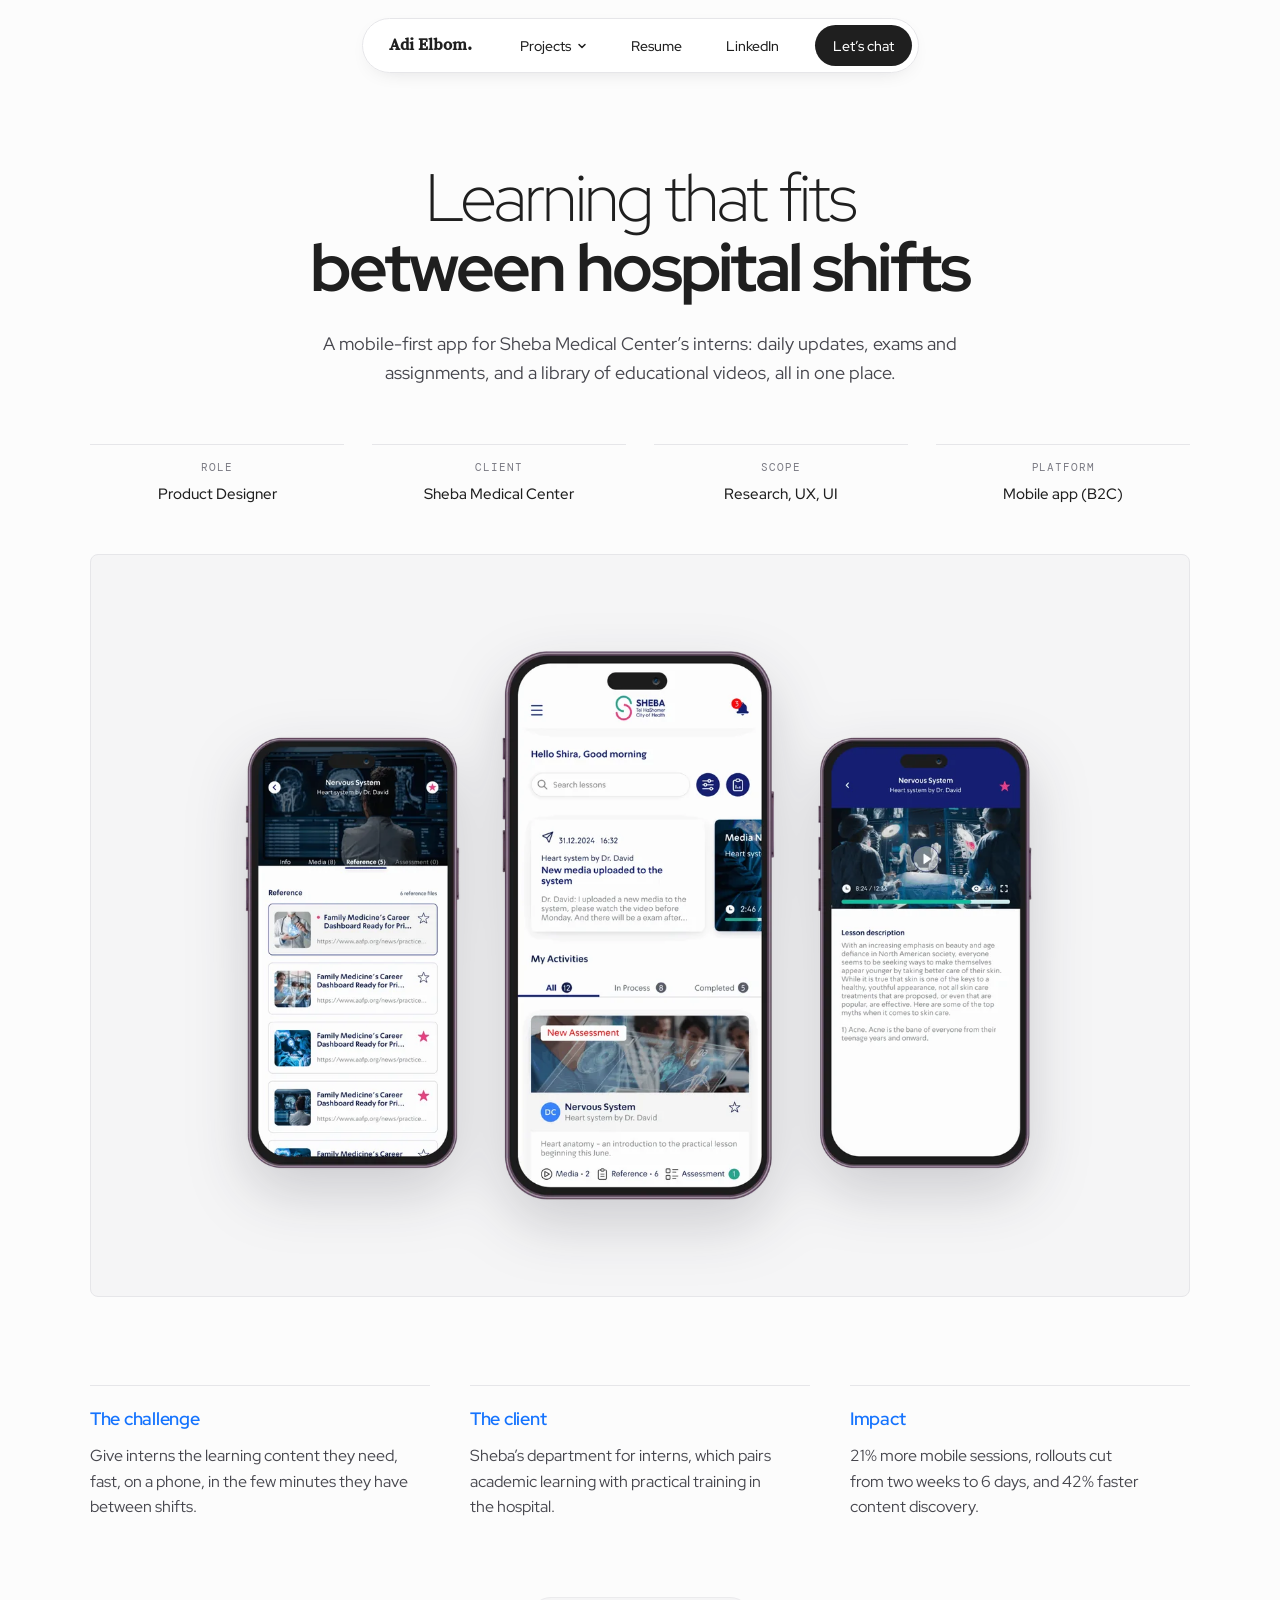
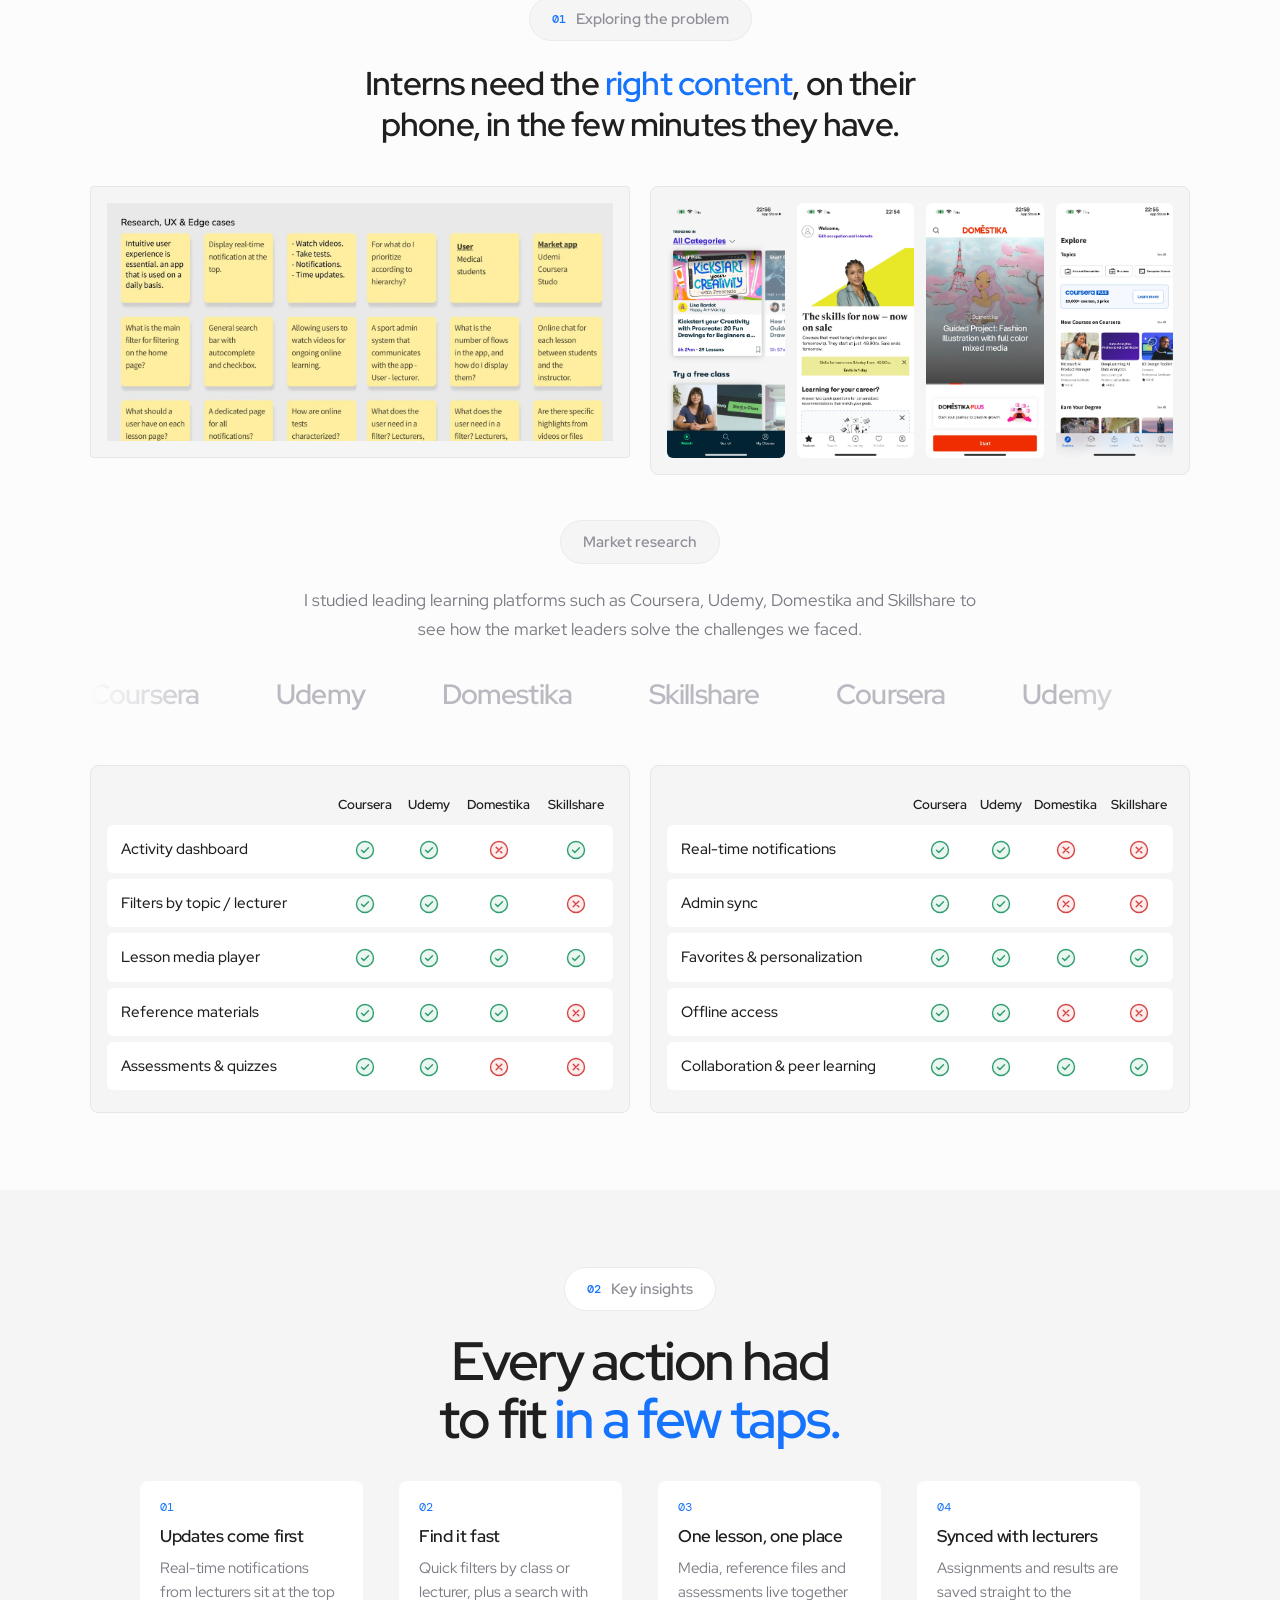
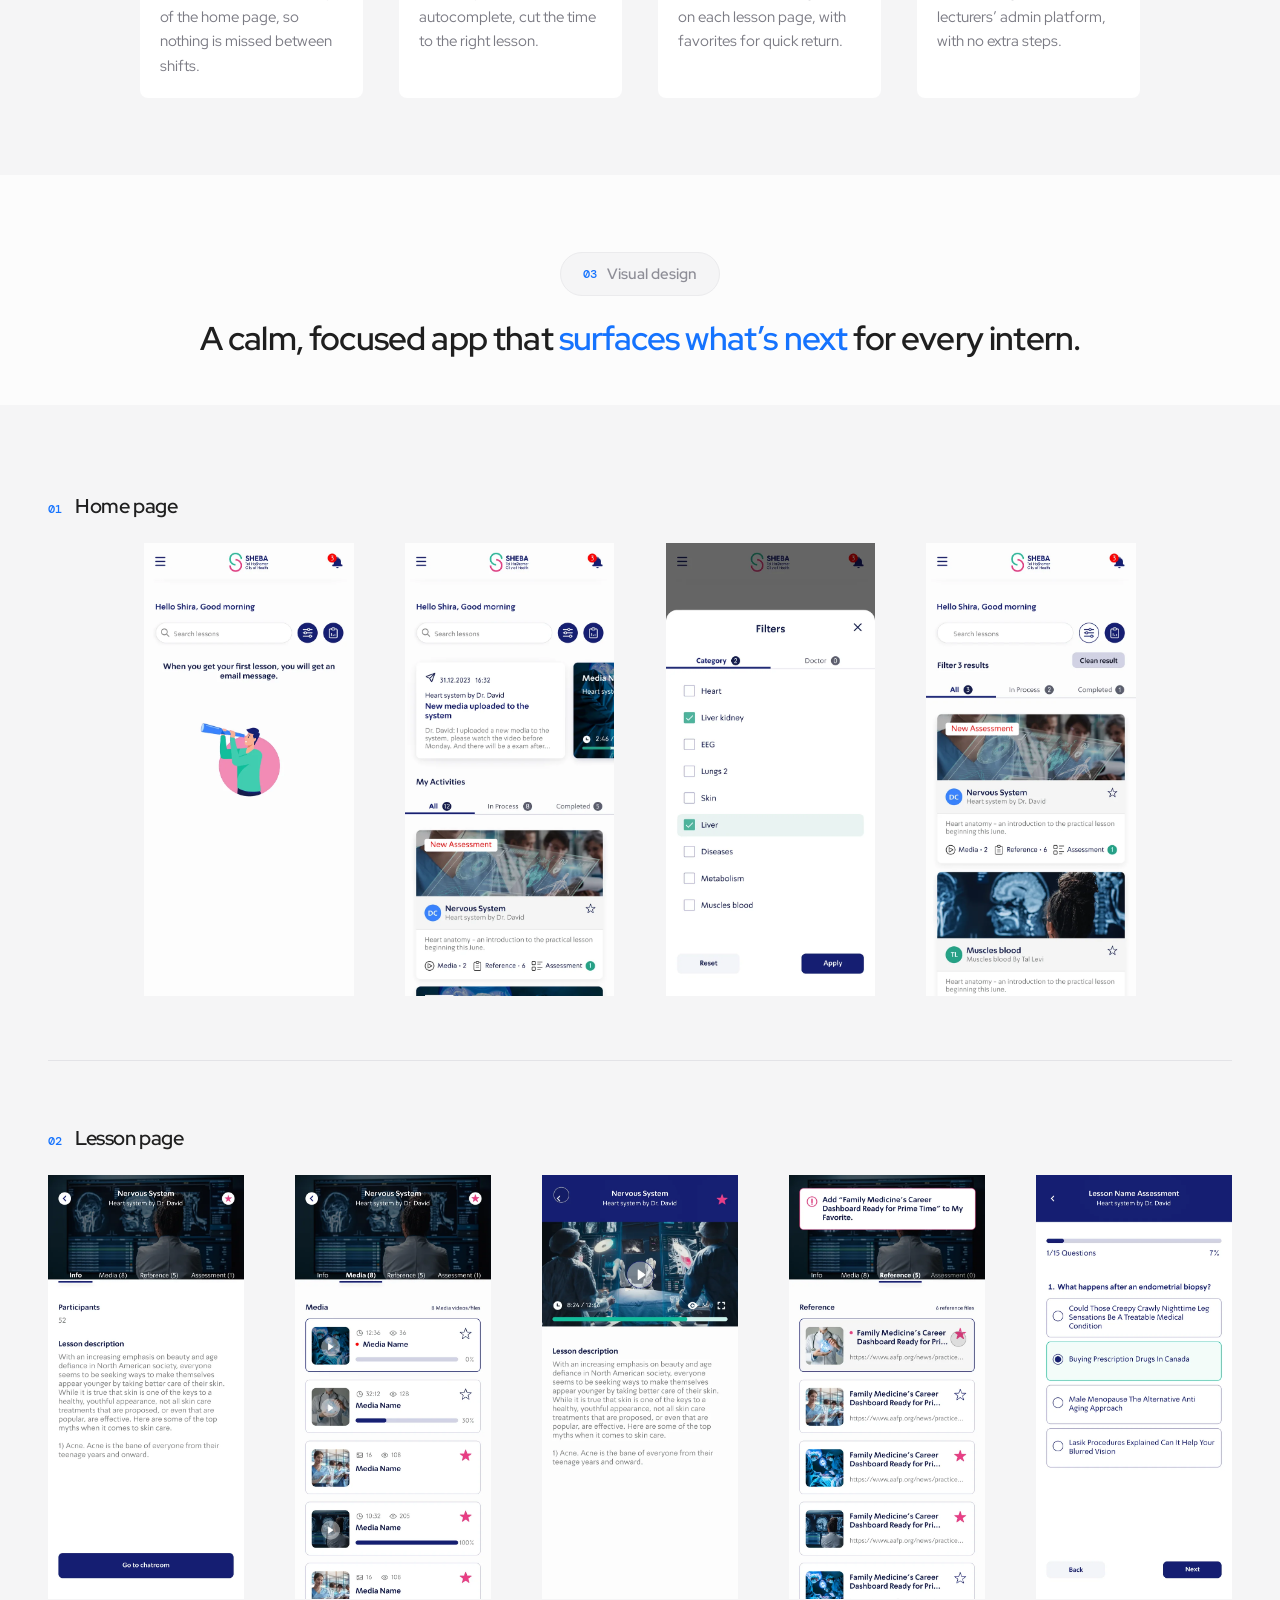
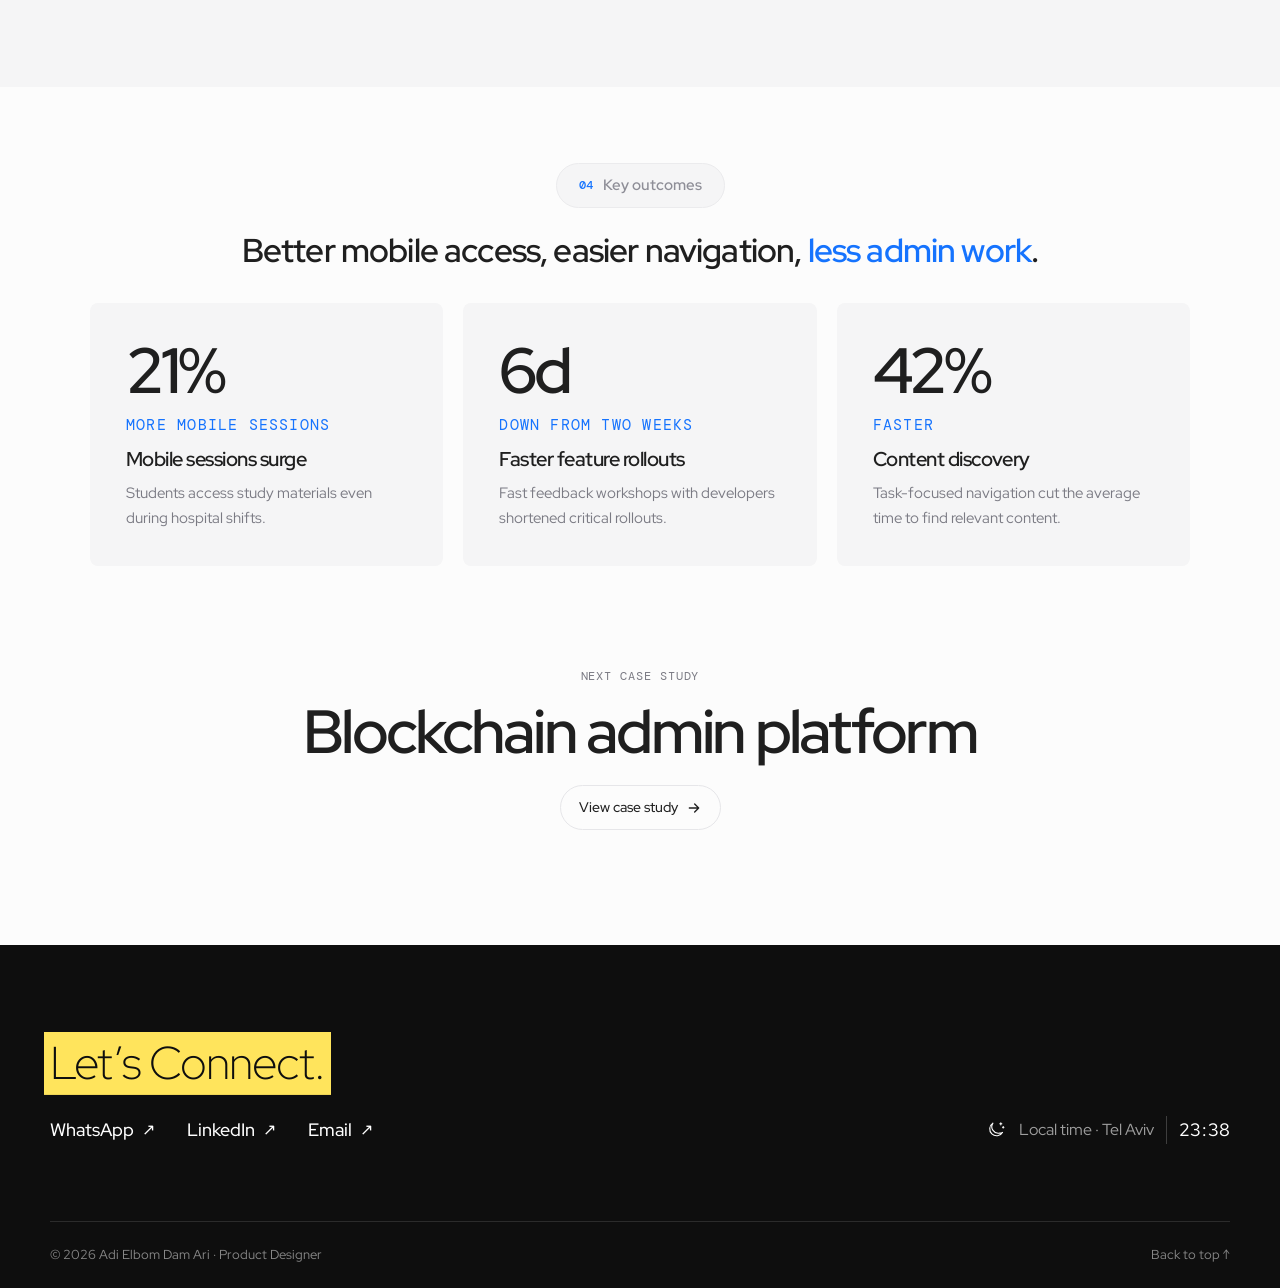
==== commit b9813d51: "All images moved into the site" ====
--- a/medical-students-app/index.html
+++ b/medical-students-app/index.html
@@ -11,7 +11,7 @@
 <link rel="preconnect" href="https://fonts.googleapis.com">
 <link rel="preconnect" href="https://fonts.gstatic.com" crossorigin>
 <link href="https://fonts.googleapis.com/css2?family=DM+Mono:wght@400;500&family=Red+Hat+Display:wght@300;400;500;600;700&family=Song+Myung&display=swap" rel="stylesheet">
-<link rel="stylesheet" href="../assets/style.css?v=e3d52562">
+<link rel="stylesheet" href="../assets/style.css?v=b51ea007">
 </head>
 <body>
 <div class="navholder">
@@ -46,7 +46,7 @@
     </dl>
   </header>
 
-  <figure class="hero-shot phones-hero"><img src="https://adidamari.co.il/wp-content/uploads/2025/10/Sarari-12-scaled.png" alt="Medical students app, three key screens" width="2560" height="1746"></figure>
+  <figure class="hero-shot phones-hero"><img src="../assets/img/2025/10/Sarari-12-scaled-sm.webp" data-full="../assets/img/2025/10/Sarari-12-scaled.webp" alt="Medical students app, three key screens" width="2560" height="1746"></figure>
 
   <section class="tldr">
     <article><p class="eyebrow">The challenge</p><p>Give interns the learning content they need, fast, on a phone, in the few minutes they have between shifts.</p></article>
@@ -59,8 +59,8 @@
       <p class="pill"><span class="n" aria-hidden="true"></span>Exploring the problem</p>
       <p class="statement">Interns need the <em>right content</em>, on their phone, in the few minutes they have.</p>
       <div class="duo">
-        <img src="https://adidamari.co.il/wp-content/uploads/2025/10/Frame-1243666-scaled.webp" alt="Research board: questions, UX and edge cases" loading="lazy">
-        <div class="mini-phones"><img src="https://adidamari.co.il/wp-content/uploads/2025/05/IMG_8739.png" alt="Reference app screen" loading="lazy"><img src="https://adidamari.co.il/wp-content/uploads/2025/05/IMG_8737.png" alt="Reference app screen" loading="lazy"><img src="https://adidamari.co.il/wp-content/uploads/2025/05/IMG_8742.png" alt="Reference app screen" loading="lazy"><img src="https://adidamari.co.il/wp-content/uploads/2025/05/IMG_8738.png" alt="Reference app screen" loading="lazy"></div>
+        <img src="../assets/img/2025/10/Frame-1243666-scaled-sm.webp" data-full="../assets/img/2025/10/Frame-1243666-scaled.webp" alt="Research board: questions, UX and edge cases" loading="lazy">
+        <div class="mini-phones"><img src="../assets/img/2025/05/IMG_8739-sm.webp" data-full="../assets/img/2025/05/IMG_8739.webp" alt="Reference app screen" loading="lazy"><img src="../assets/img/2025/05/IMG_8737-sm.webp" data-full="../assets/img/2025/05/IMG_8737.webp" alt="Reference app screen" loading="lazy"><img src="../assets/img/2025/05/IMG_8742-sm.webp" data-full="../assets/img/2025/05/IMG_8742.webp" alt="Reference app screen" loading="lazy"><img src="../assets/img/2025/05/IMG_8738-sm.webp" data-full="../assets/img/2025/05/IMG_8738.webp" alt="Reference app screen" loading="lazy"></div>
       </div>
     </section>
 
@@ -88,11 +88,11 @@
       <div class="features">
         <article class="feature">
           <div class="feature-text"><h3><span class="fn">01</span>Home page</h3></div>
-          <div class="feature-shots phones-shots" style="--n:4"><img src="https://adidamari.co.il/wp-content/uploads/2025/06/2.png" alt="Home page" loading="lazy"><img src="https://adidamari.co.il/wp-content/uploads/2025/06/Homepage-All1.png" alt="Home page, all activities" loading="lazy"><img src="https://adidamari.co.il/wp-content/uploads/2025/06/Homepage-All1-1.png" alt="Home page, filtered" loading="lazy"><img src="https://adidamari.co.il/wp-content/uploads/2025/05/Homepage-All1-1.png" alt="Home page, details" loading="lazy"></div>
+          <div class="feature-shots phones-shots" style="--n:4"><img src="../assets/img/2025/06/2-sm.webp" data-full="../assets/img/2025/06/2.webp" alt="Home page" loading="lazy"><img src="../assets/img/2025/06/Homepage-All1-sm.webp" data-full="../assets/img/2025/06/Homepage-All1.webp" alt="Home page, all activities" loading="lazy"><img src="../assets/img/2025/06/Homepage-All1-1-sm.webp" data-full="../assets/img/2025/06/Homepage-All1-1.webp" alt="Home page, filtered" loading="lazy"><img src="../assets/img/2025/05/Homepage-All1-1-sm.webp" data-full="../assets/img/2025/05/Homepage-All1-1.webp" alt="Home page, details" loading="lazy"></div>
         </article>
         <article class="feature">
           <div class="feature-text"><h3><span class="fn">02</span>Lesson page</h3></div>
-          <div class="feature-shots phones-shots" style="--n:5"><img src="https://adidamari.co.il/wp-content/uploads/2025/06/1.png" alt="Lesson page" loading="lazy"><img src="https://adidamari.co.il/wp-content/uploads/2025/06/dd.png" alt="Lesson video" loading="lazy"><img src="https://adidamari.co.il/wp-content/uploads/2025/05/Lesson-page-Media-details.png" alt="Lesson media details" loading="lazy"><img src="https://adidamari.co.il/wp-content/uploads/2025/06/Lesson-page-Reference.png" alt="Reference files" loading="lazy"><img src="https://adidamari.co.il/wp-content/uploads/2025/06/Lesson-page-Exam-details-chose-answer.png" alt="Lesson assessment" loading="lazy"></div>
+          <div class="feature-shots phones-shots" style="--n:5"><img src="../assets/img/2025/06/1-sm.webp" data-full="../assets/img/2025/06/1.webp" alt="Lesson page" loading="lazy"><img src="../assets/img/2025/06/dd-sm.webp" data-full="../assets/img/2025/06/dd.webp" alt="Lesson video" loading="lazy"><img src="../assets/img/2025/05/Lesson-page-Media-details-sm.webp" data-full="../assets/img/2025/05/Lesson-page-Media-details.webp" alt="Lesson media details" loading="lazy"><img src="../assets/img/2025/06/Lesson-page-Reference-sm.webp" data-full="../assets/img/2025/06/Lesson-page-Reference.webp" alt="Reference files" loading="lazy"><img src="../assets/img/2025/06/Lesson-page-Exam-details-chose-answer-sm.webp" data-full="../assets/img/2025/06/Lesson-page-Exam-details-chose-answer.webp" alt="Lesson assessment" loading="lazy"></div>
         </article>
       </div>
     </section>
@@ -141,6 +141,6 @@
     <a href="#top" onclick="window.scrollTo({top:0,behavior:'smooth'});return false;">Back to top ↑</a>
   </div>
 </footer>
-<script src="../assets/site.js?v=3cbd5244"></script>
+<script src="../assets/site.js?v=cb050800"></script>
 </body>
 </html>
--- a/assets/style.css
+++ b/assets/style.css
@@ -406,7 +406,7 @@
 .foot-bottom a { color: inherit; text-decoration: none; }
 .foot-bottom a:hover { color: #fff; }
 /* home: the project grid runs straight into the footer, no gap */
-.home-frame + .site-foot { margin-top: 0; }
+.home-frame ~ .site-foot { margin-top: 0; }
 .home-frame .projects { padding-bottom: clamp(48px, 6vw, 88px); }
 
 /* ================= CASE-STUDY SECTION NAVIGATOR ================= */
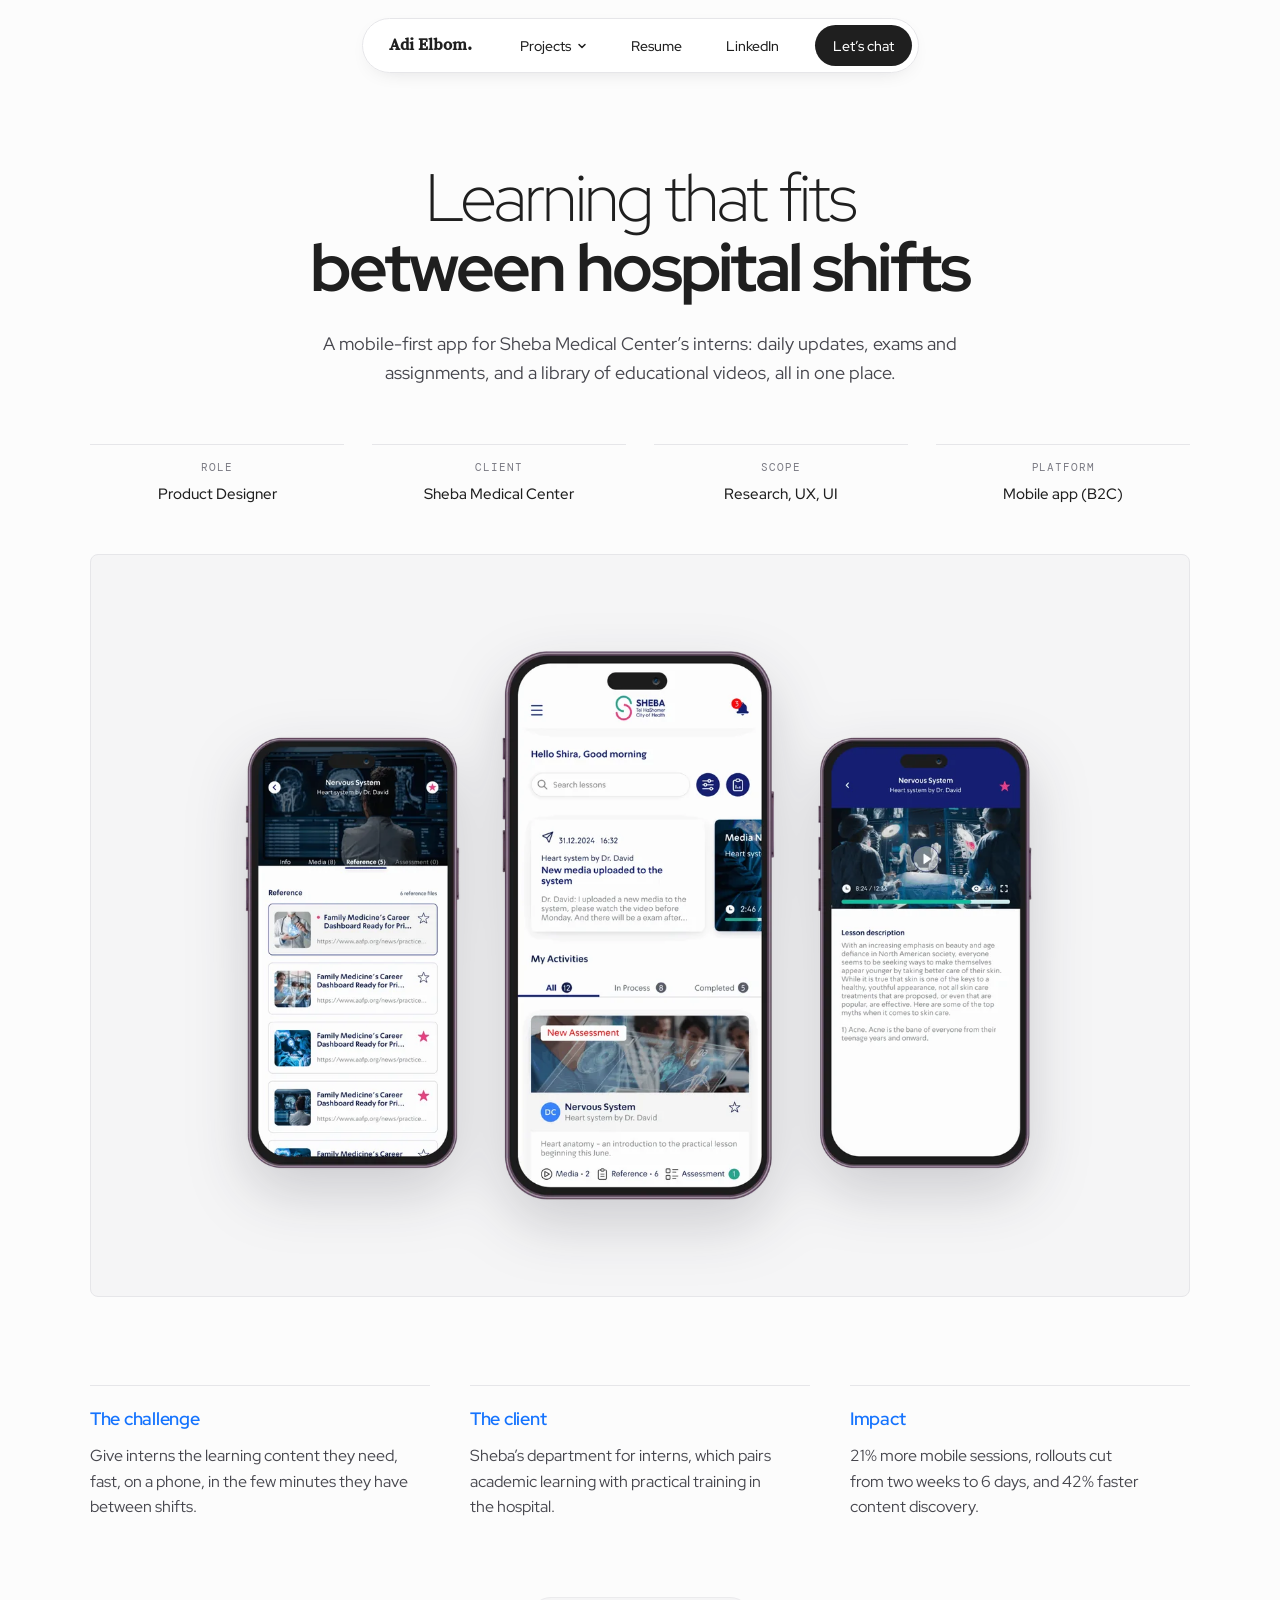
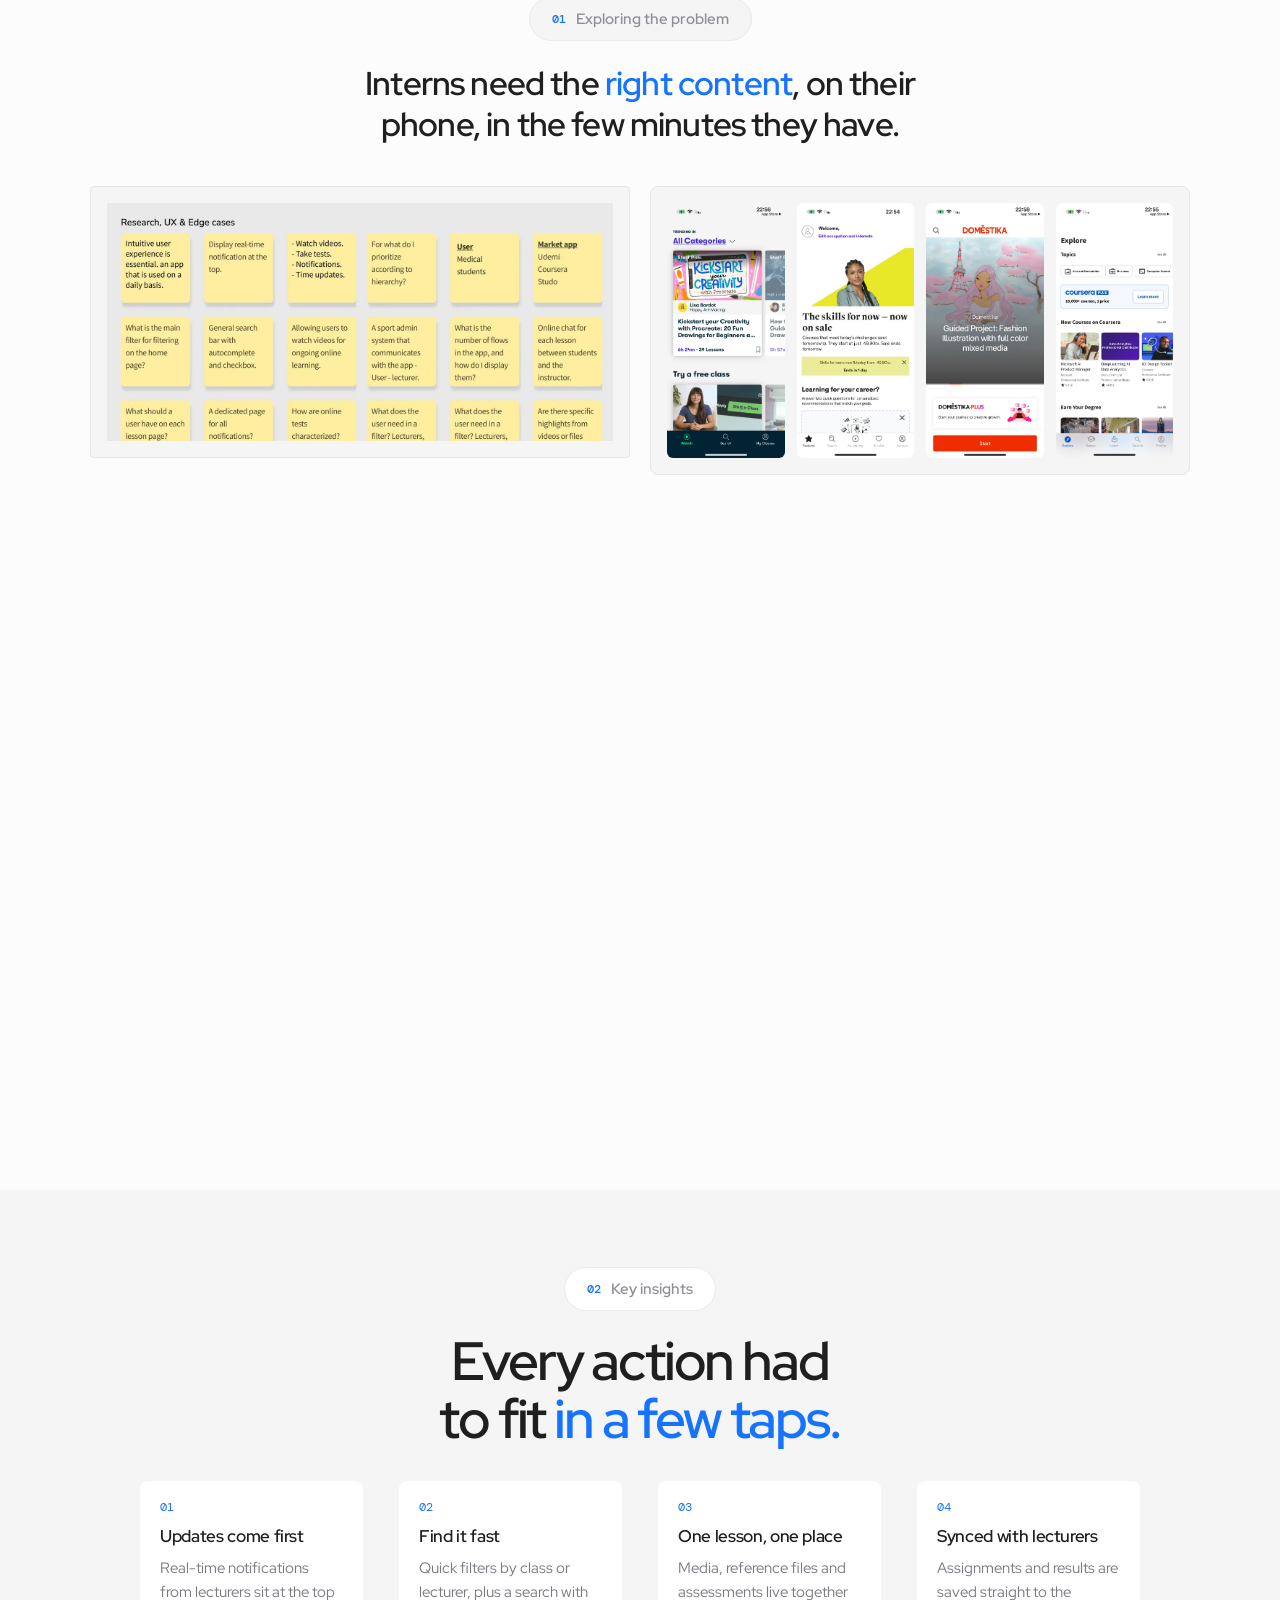
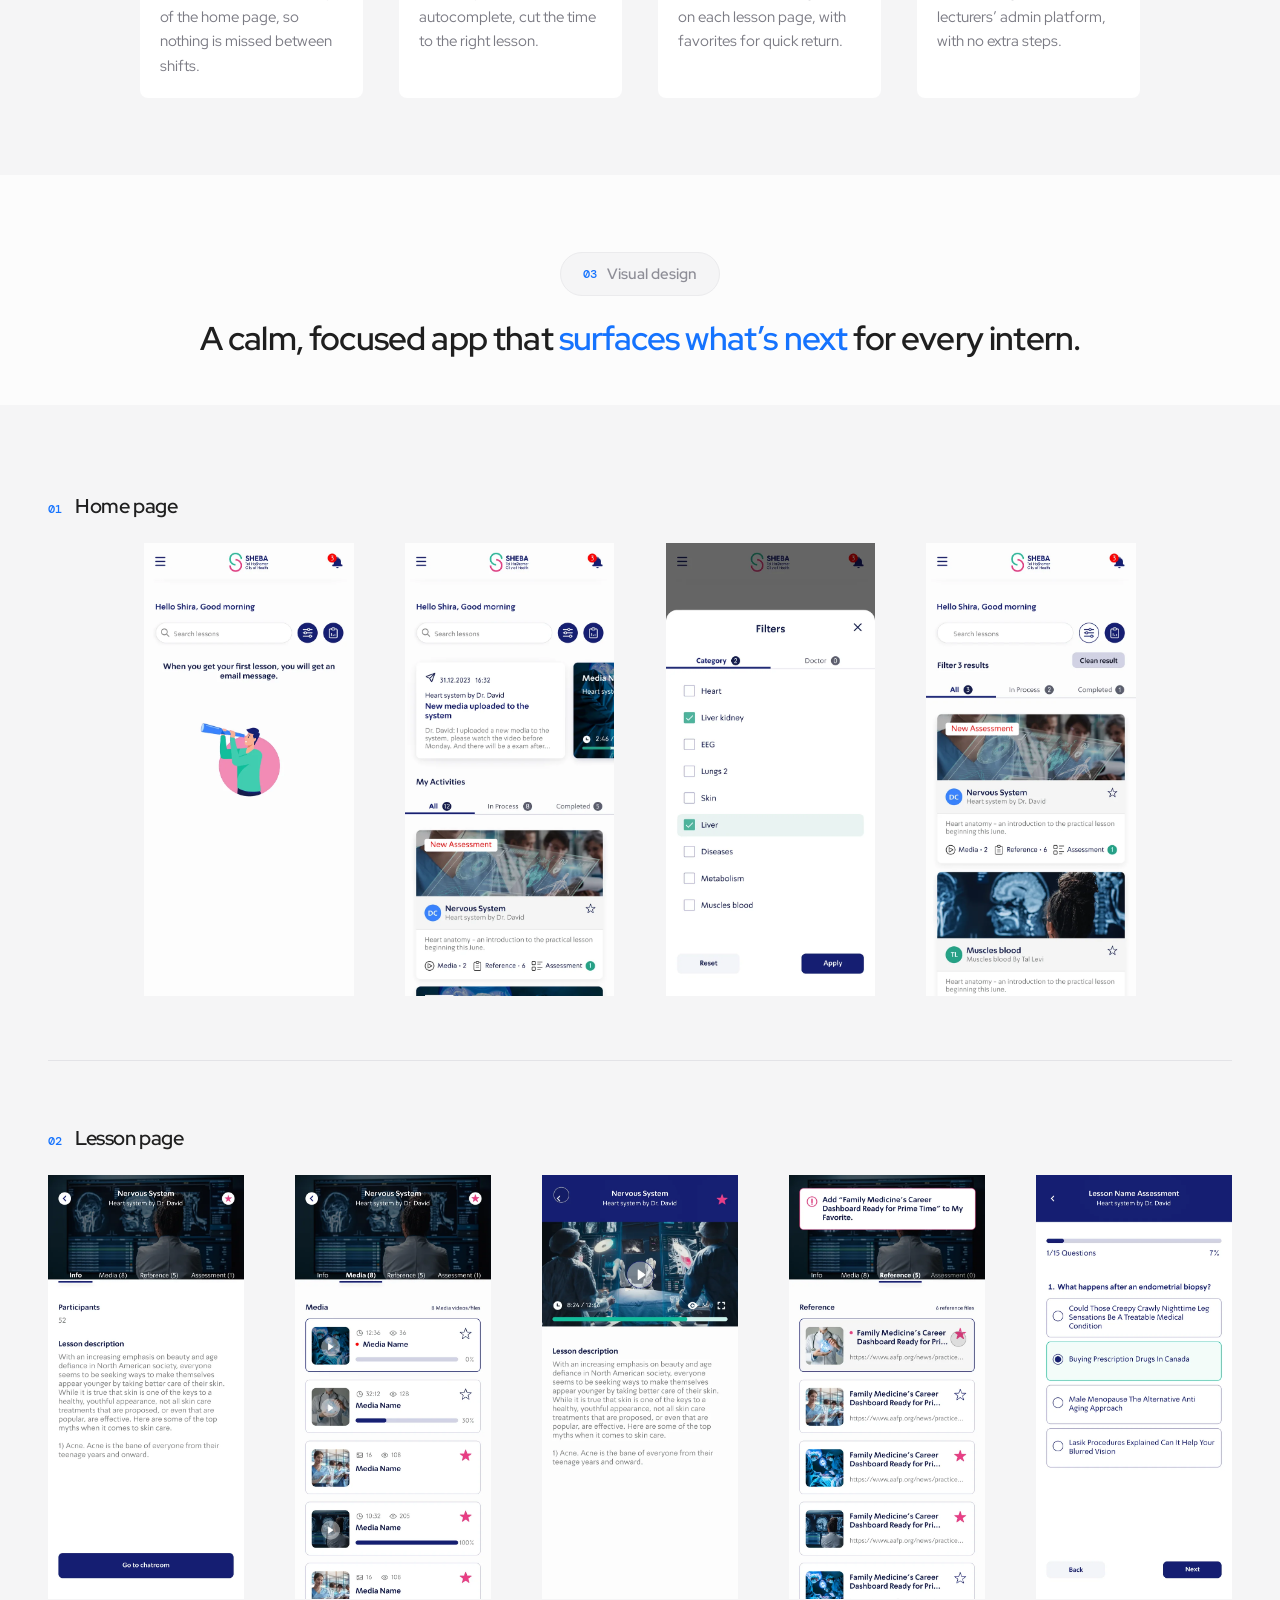
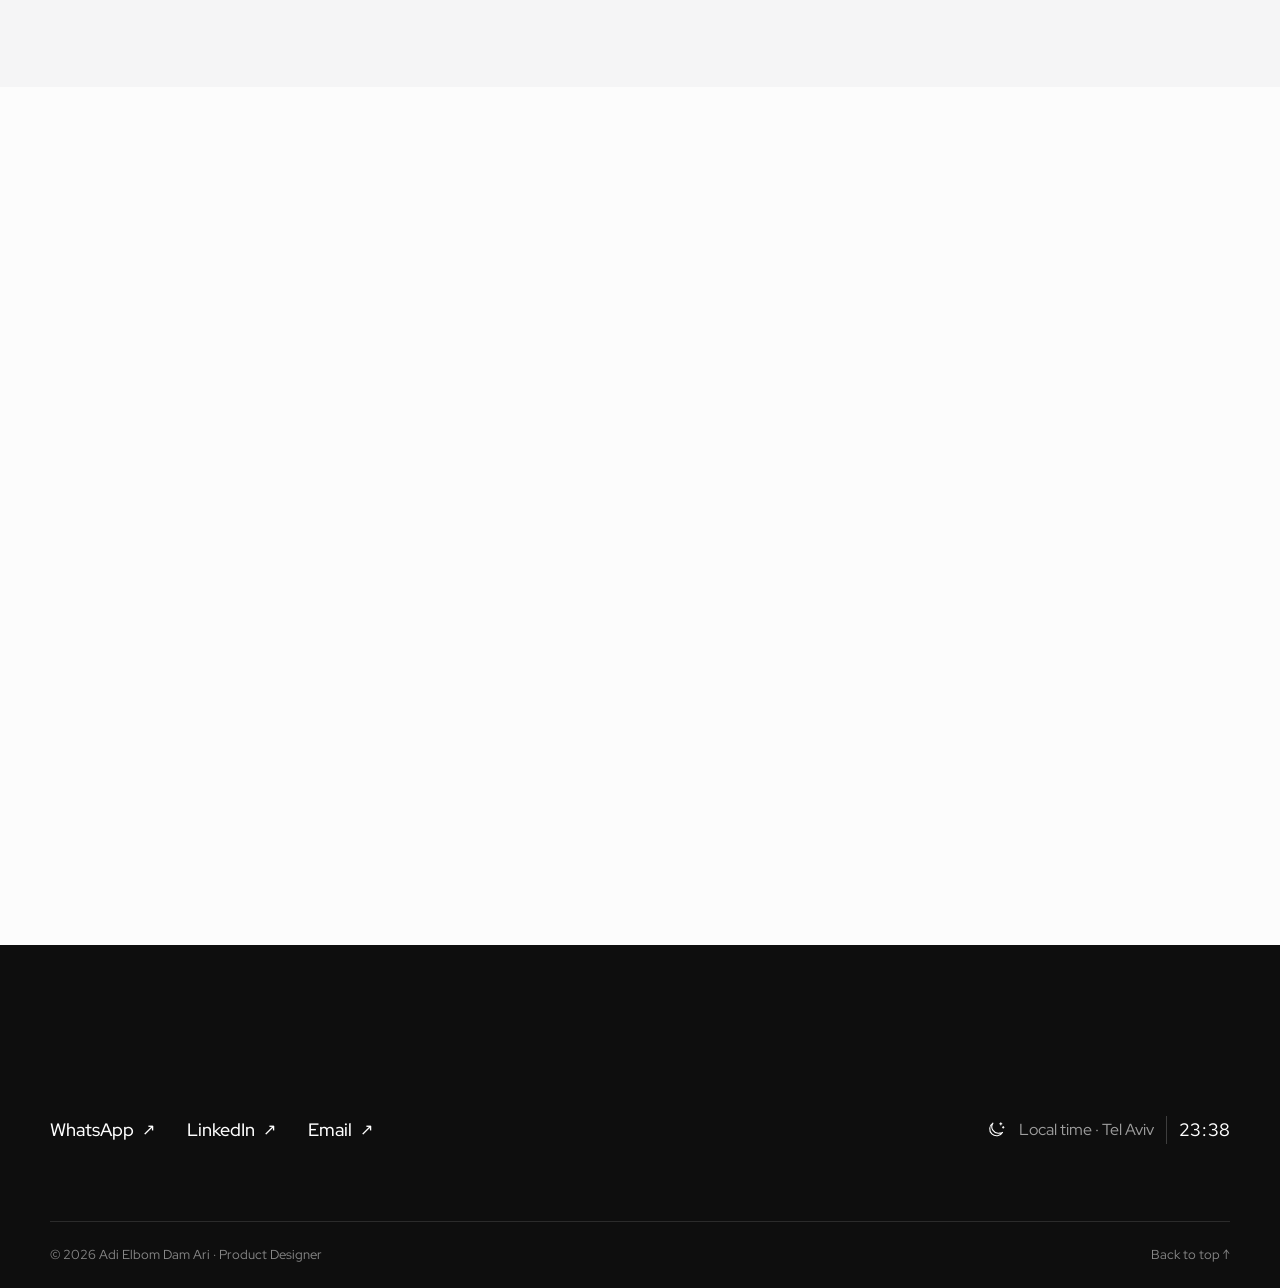
==== commit 9e0b6a81: "Popup: first visit + return from project" ====
--- a/medical-students-app/index.html
+++ b/medical-students-app/index.html
@@ -27,7 +27,7 @@
           <span class="dd-soon"><span class="dd-title">Animated Captions <span class="dd-note">· Coming soon</span></span></span>
         </div>
       </div>
-      <a href="https://drive.google.com/file/d/1dUDBJgoNw1x8Hw4QgFYmObVrlOSRtjmj/view" target="_blank" rel="noopener">Resume</a>
+      <a href="../resume.pdf" target="_blank" rel="noopener">Resume</a>
       <a class="hide-sm" href="https://www.linkedin.com/in/adi-elbom/" target="_blank" rel="noopener">LinkedIn</a>
       <a class="cta" href="https://api.whatsapp.com/send?phone=972507307688" target="_blank" rel="noopener">Let’s chat</a>
     </div>
@@ -141,6 +141,6 @@
     <a href="#top" onclick="window.scrollTo({top:0,behavior:'smooth'});return false;">Back to top ↑</a>
   </div>
 </footer>
-<script src="../assets/site.js?v=cb050800"></script>
+<script src="../assets/site.js?v=2c3eead0"></script>
 </body>
 </html>
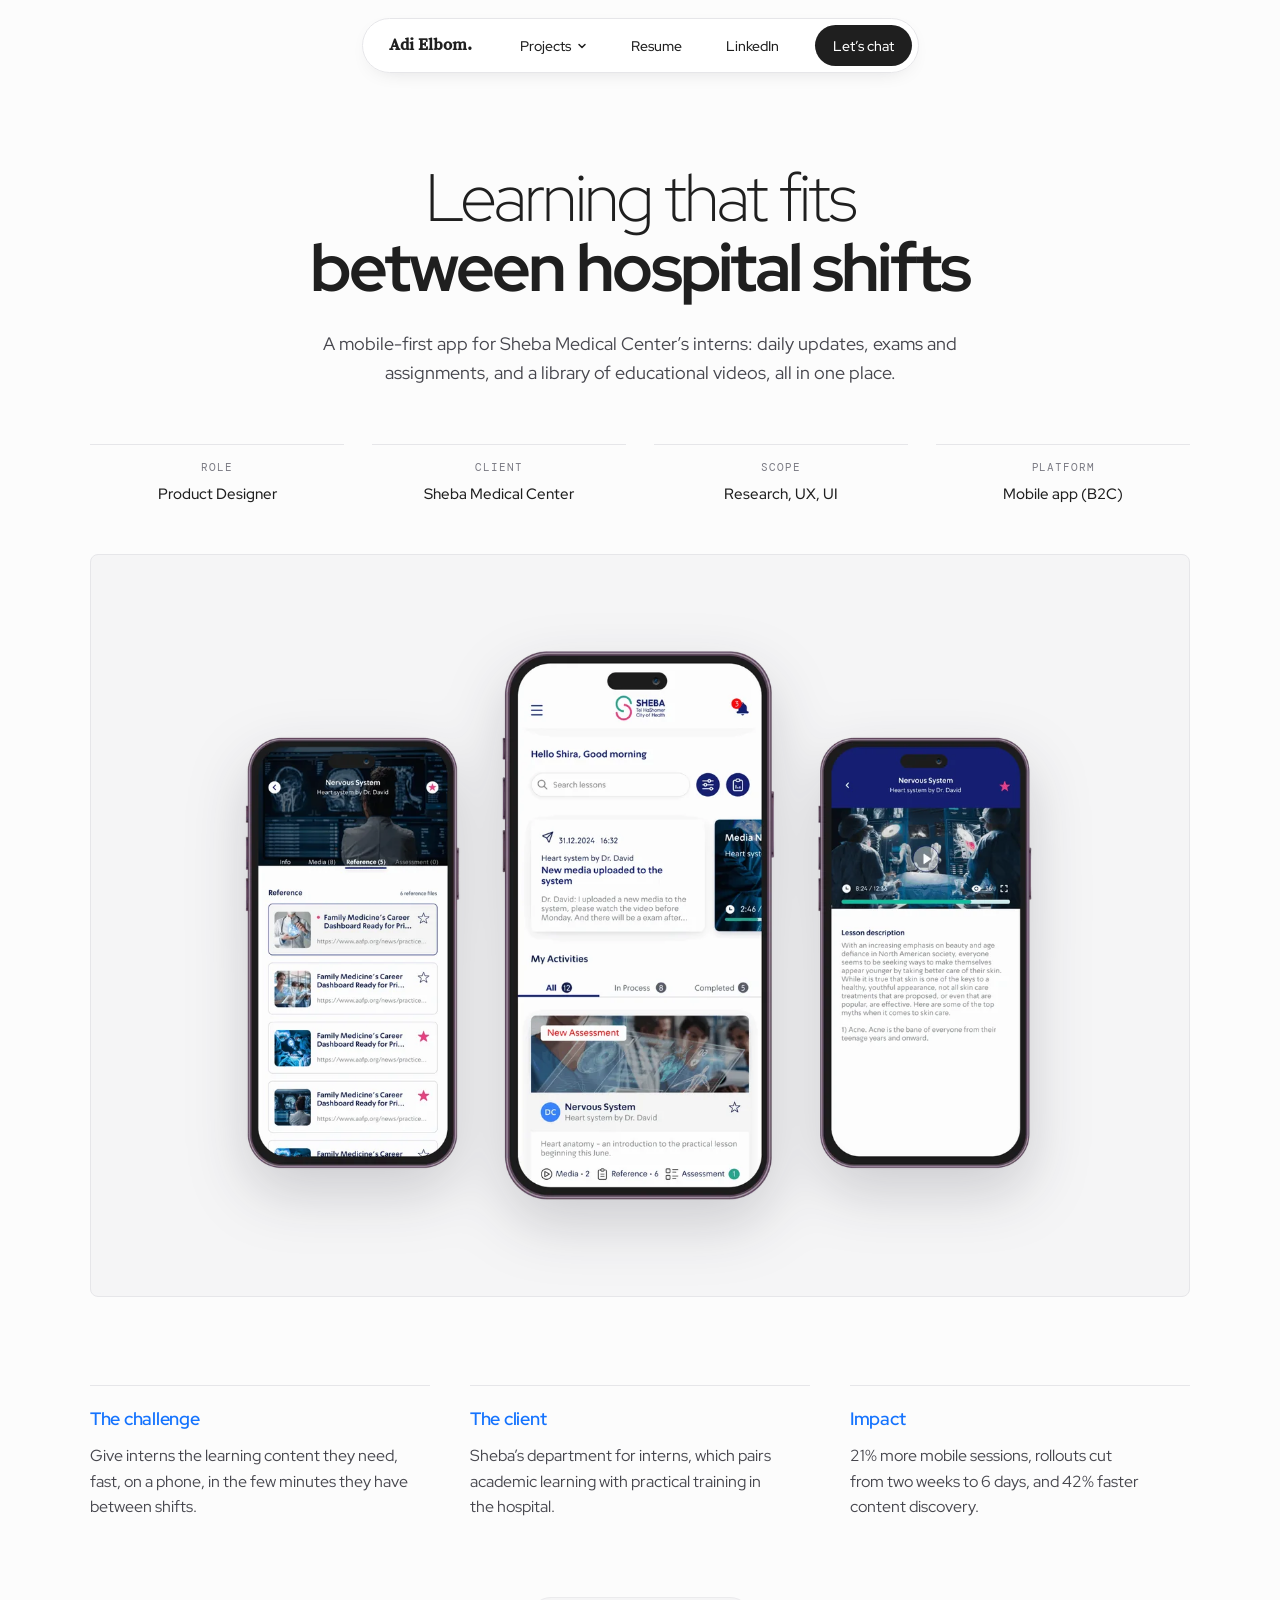
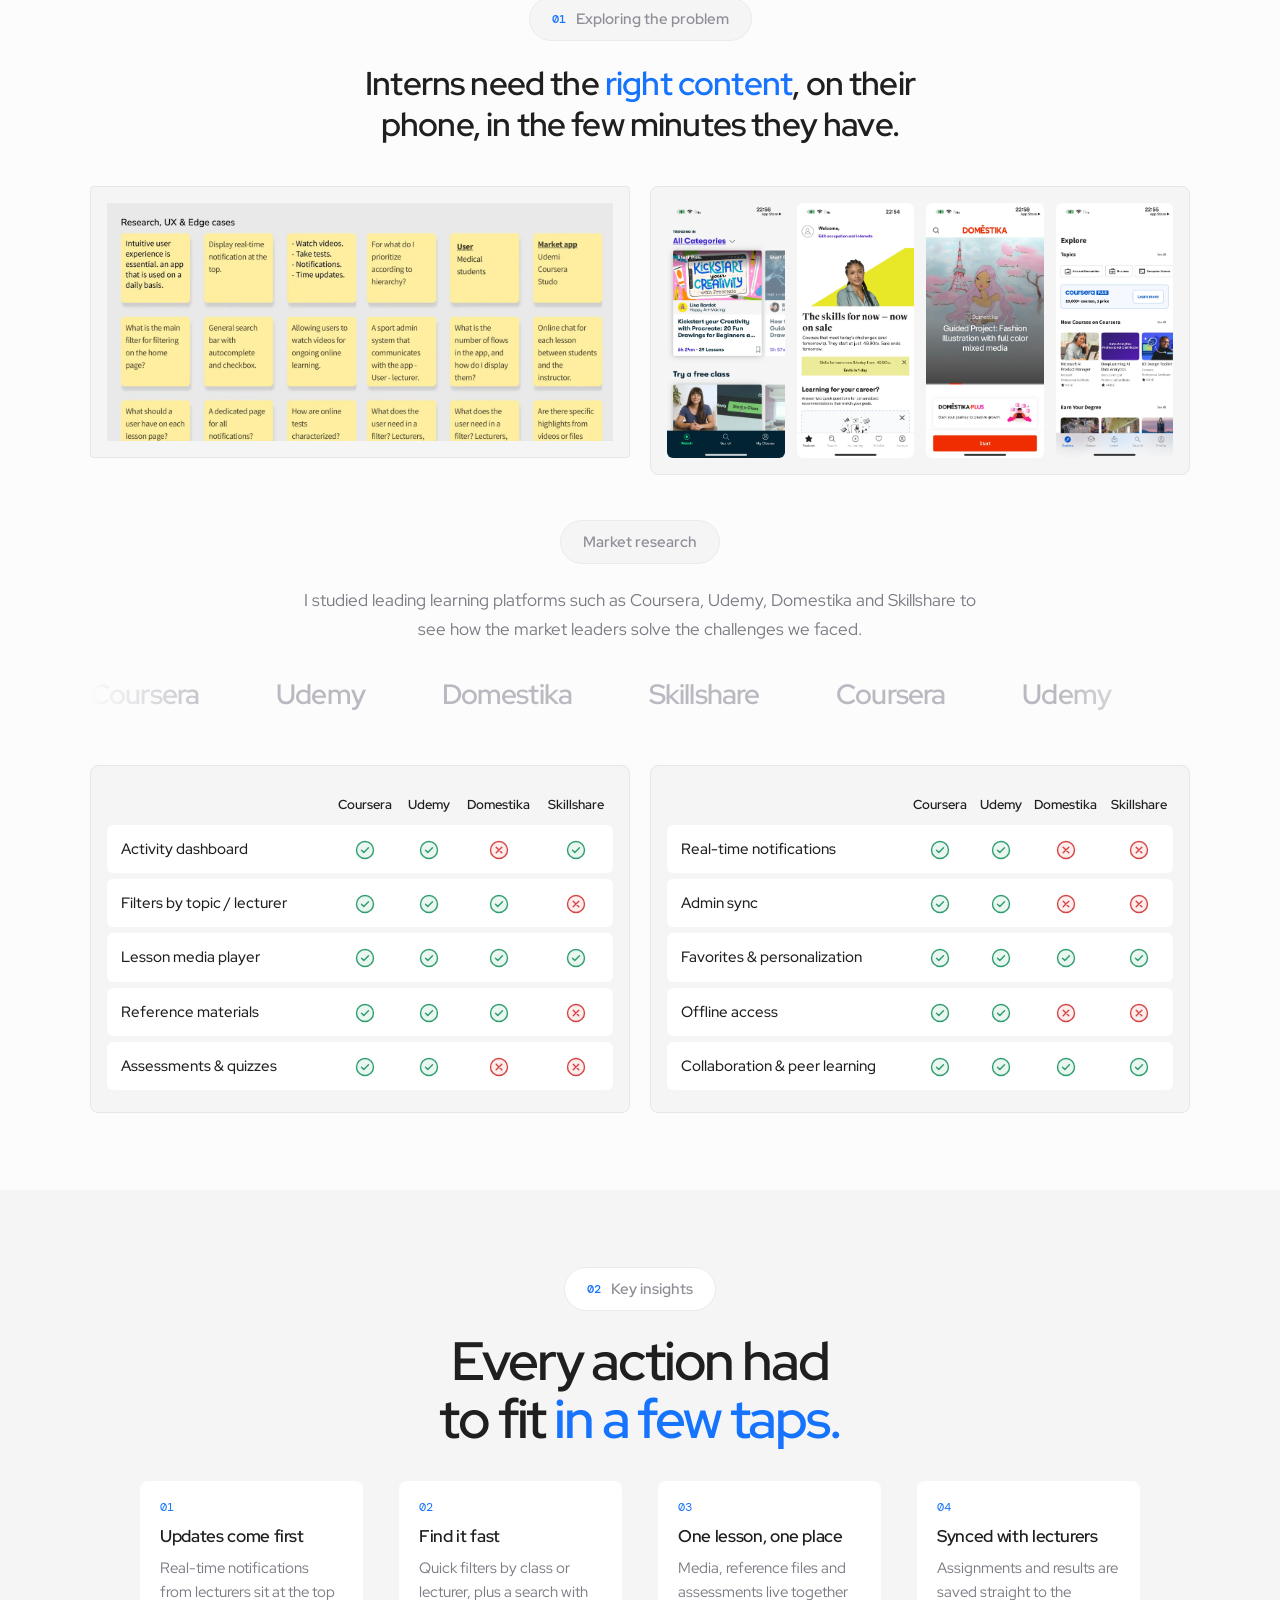
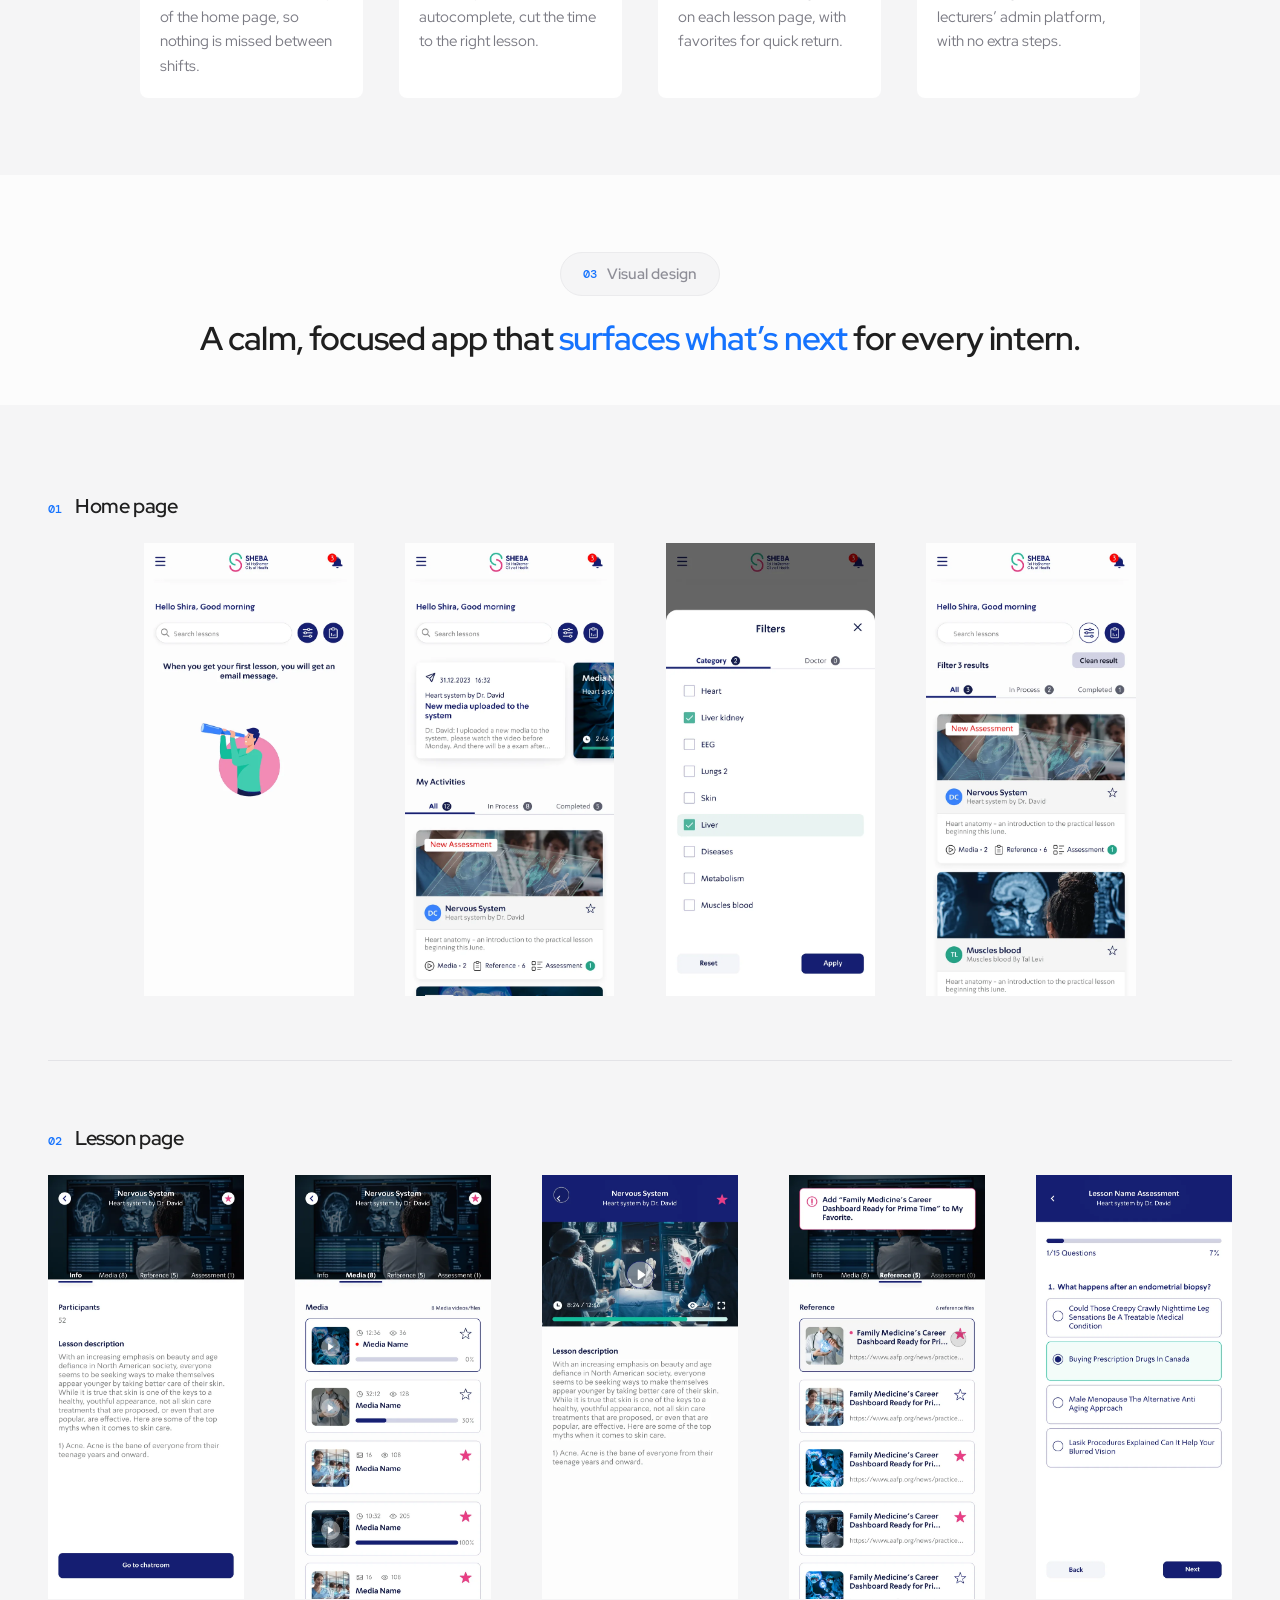
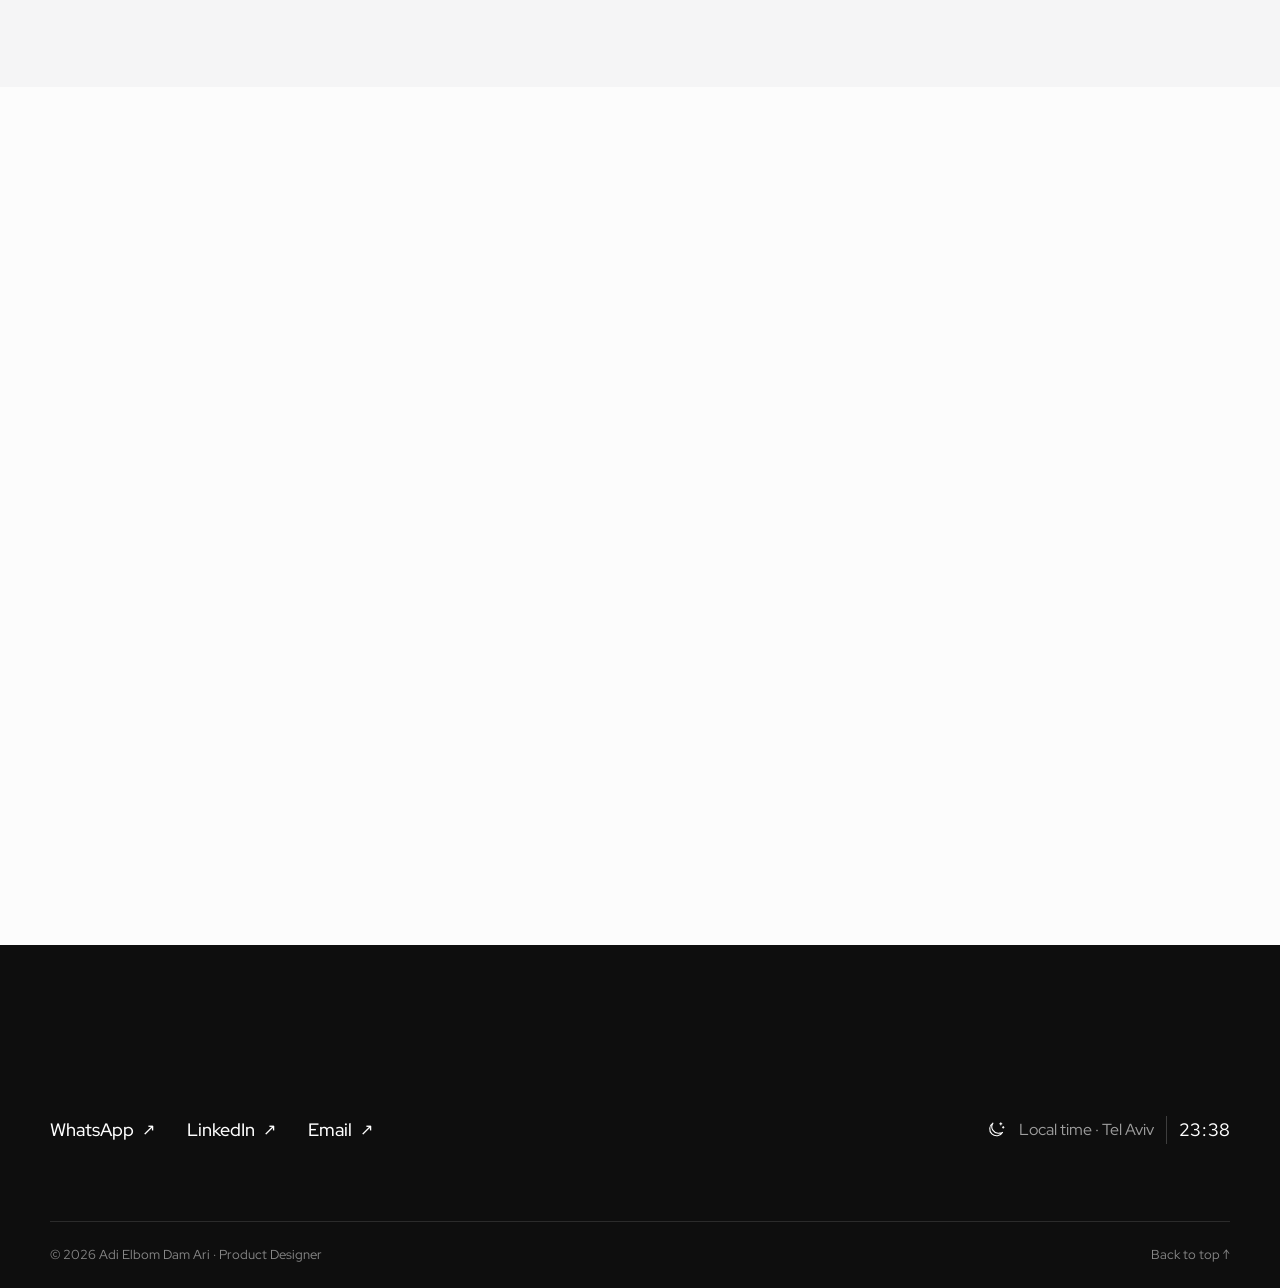
==== commit 8b627d31: "Tab icon lowercase a" ====
--- a/medical-students-app/index.html
+++ b/medical-students-app/index.html
@@ -7,7 +7,7 @@
 <meta name="description" content="Case study: a mobile-first learning app for medical interns at Sheba Medical Center.">
 <meta property="og:title" content="Medical Students App · Adi Elbom">
 <meta property="og:description" content="Case study: a mobile-first learning app for medical interns at Sheba Medical Center.">
-<link rel="icon" href="data:image/svg+xml,%3Csvg xmlns='http://www.w3.org/2000/svg' viewBox='0 0 64 64'%3E%3Ccircle cx='32' cy='32' r='32' fill='%231F1F1F'/%3E%3Ctext x='32' y='43' font-family='Georgia,serif' font-size='34' font-weight='700' text-anchor='middle' fill='%23fff'%3EA%3C/text%3E%3C/svg%3E">
+<link rel="icon" href="data:image/svg+xml,%3Csvg xmlns='http://www.w3.org/2000/svg' viewBox='0 0 64 64'%3E%3Ccircle cx='32' cy='32' r='32' fill='%231F1F1F'/%3E%3Ctext x='32' y='42' font-family='Georgia,serif' font-size='38' font-weight='700' text-anchor='middle' fill='%23fff'%3Ea%3C/text%3E%3C/svg%3E">
 <link rel="preconnect" href="https://fonts.googleapis.com">
 <link rel="preconnect" href="https://fonts.gstatic.com" crossorigin>
 <link href="https://fonts.googleapis.com/css2?family=DM+Mono:wght@400;500&family=Red+Hat+Display:wght@300;400;500;600;700&family=Song+Myung&display=swap" rel="stylesheet">
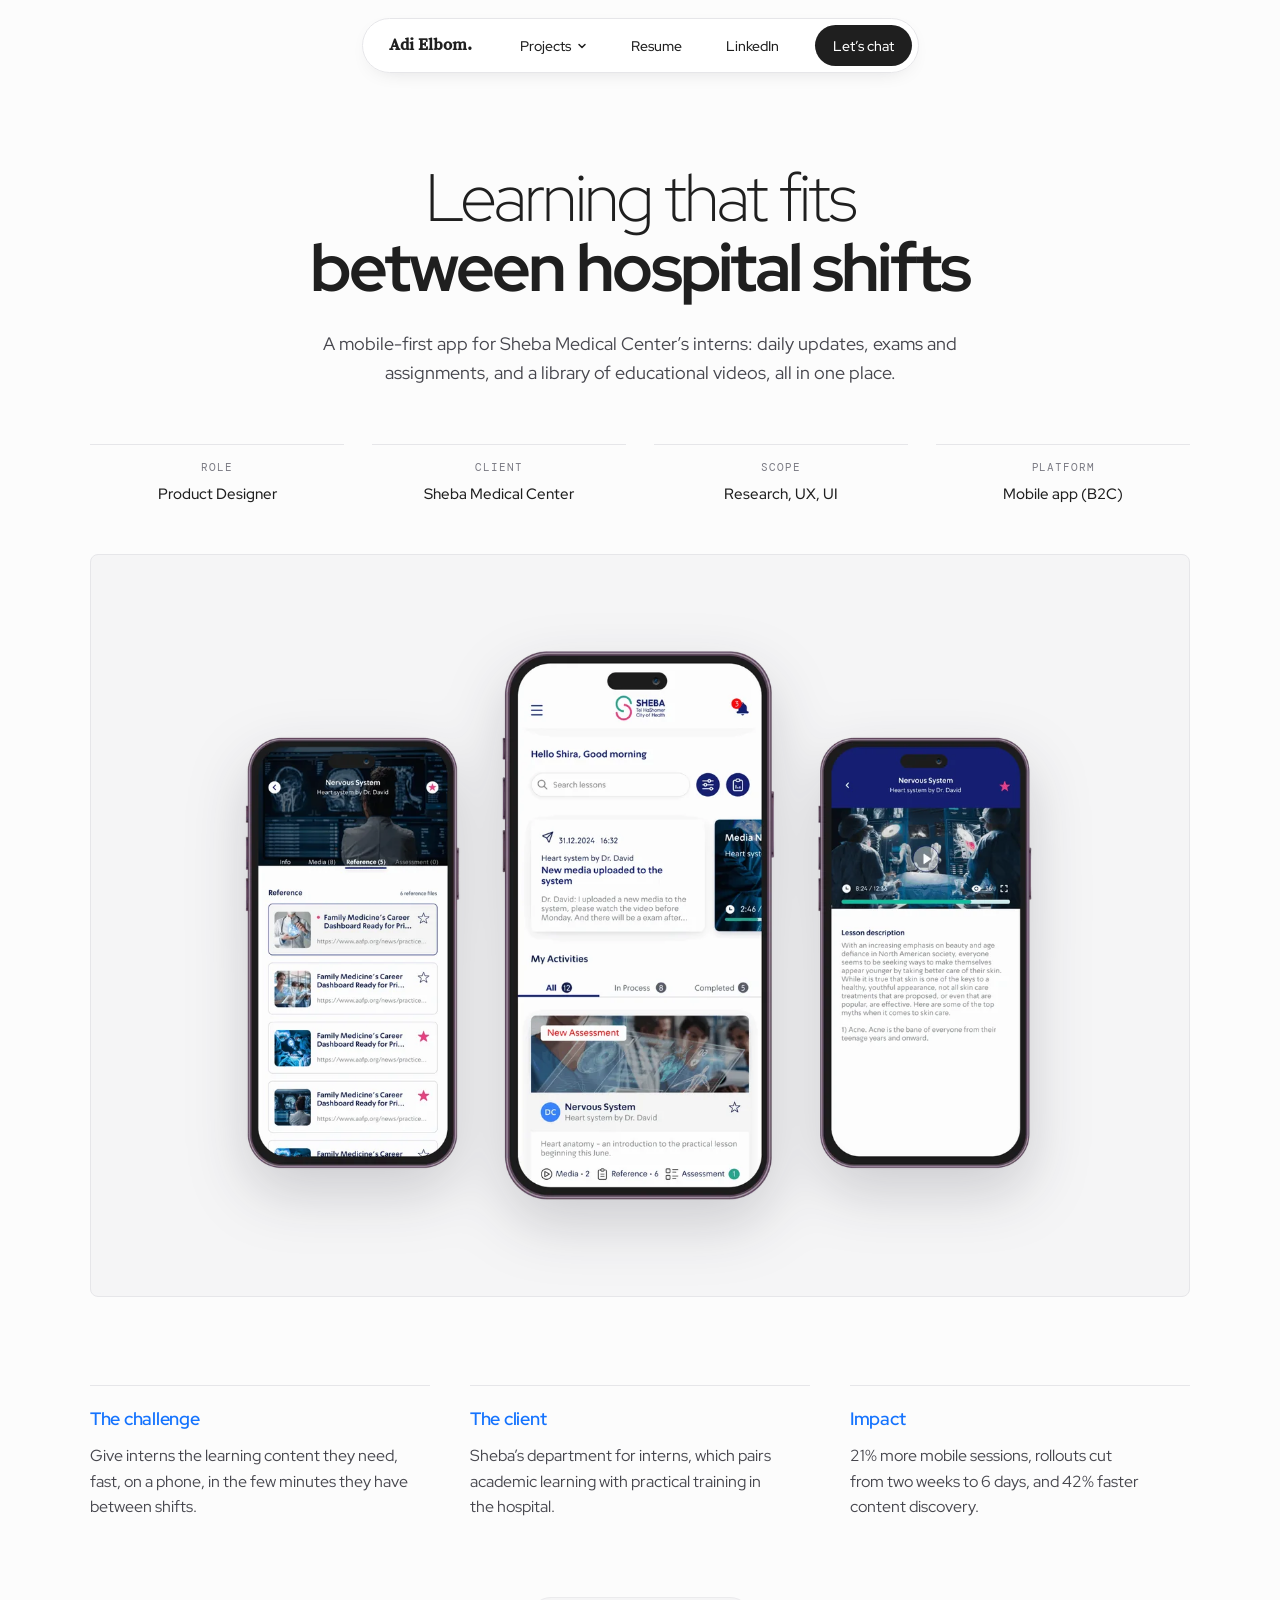
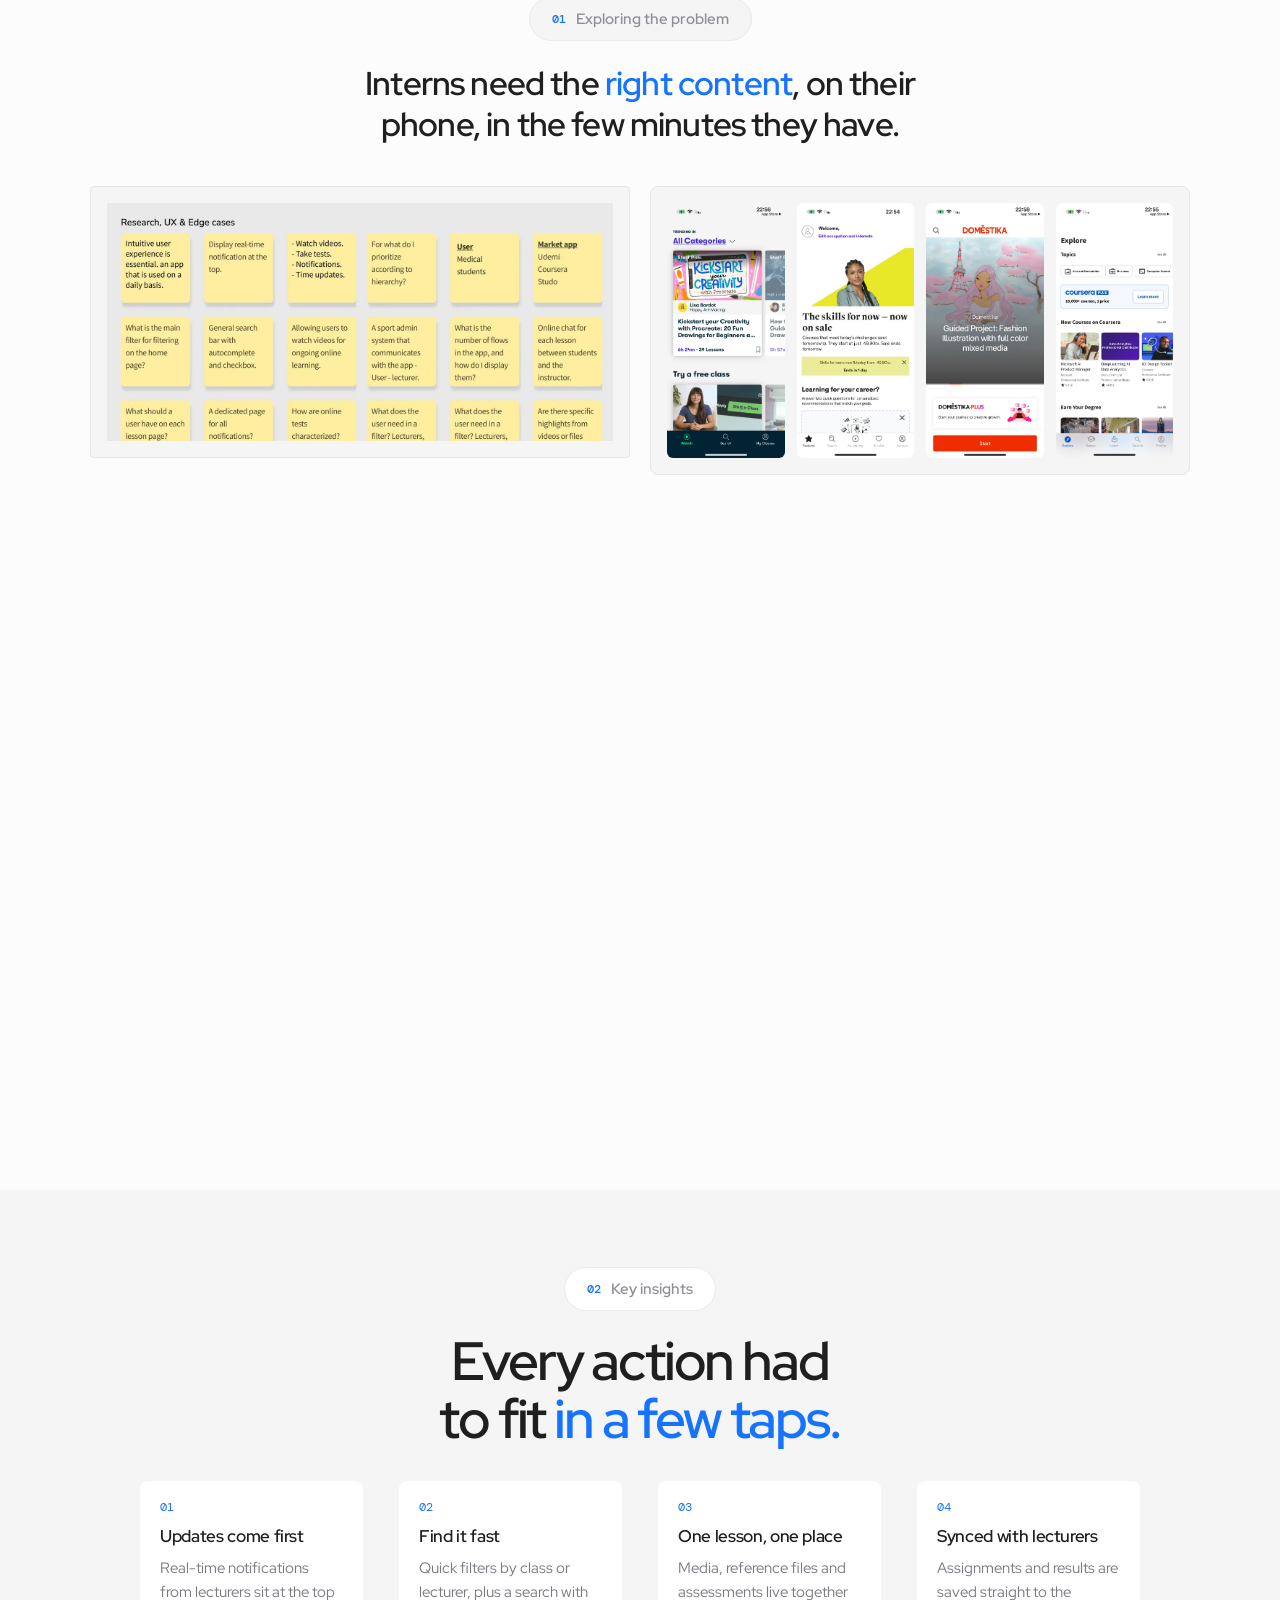
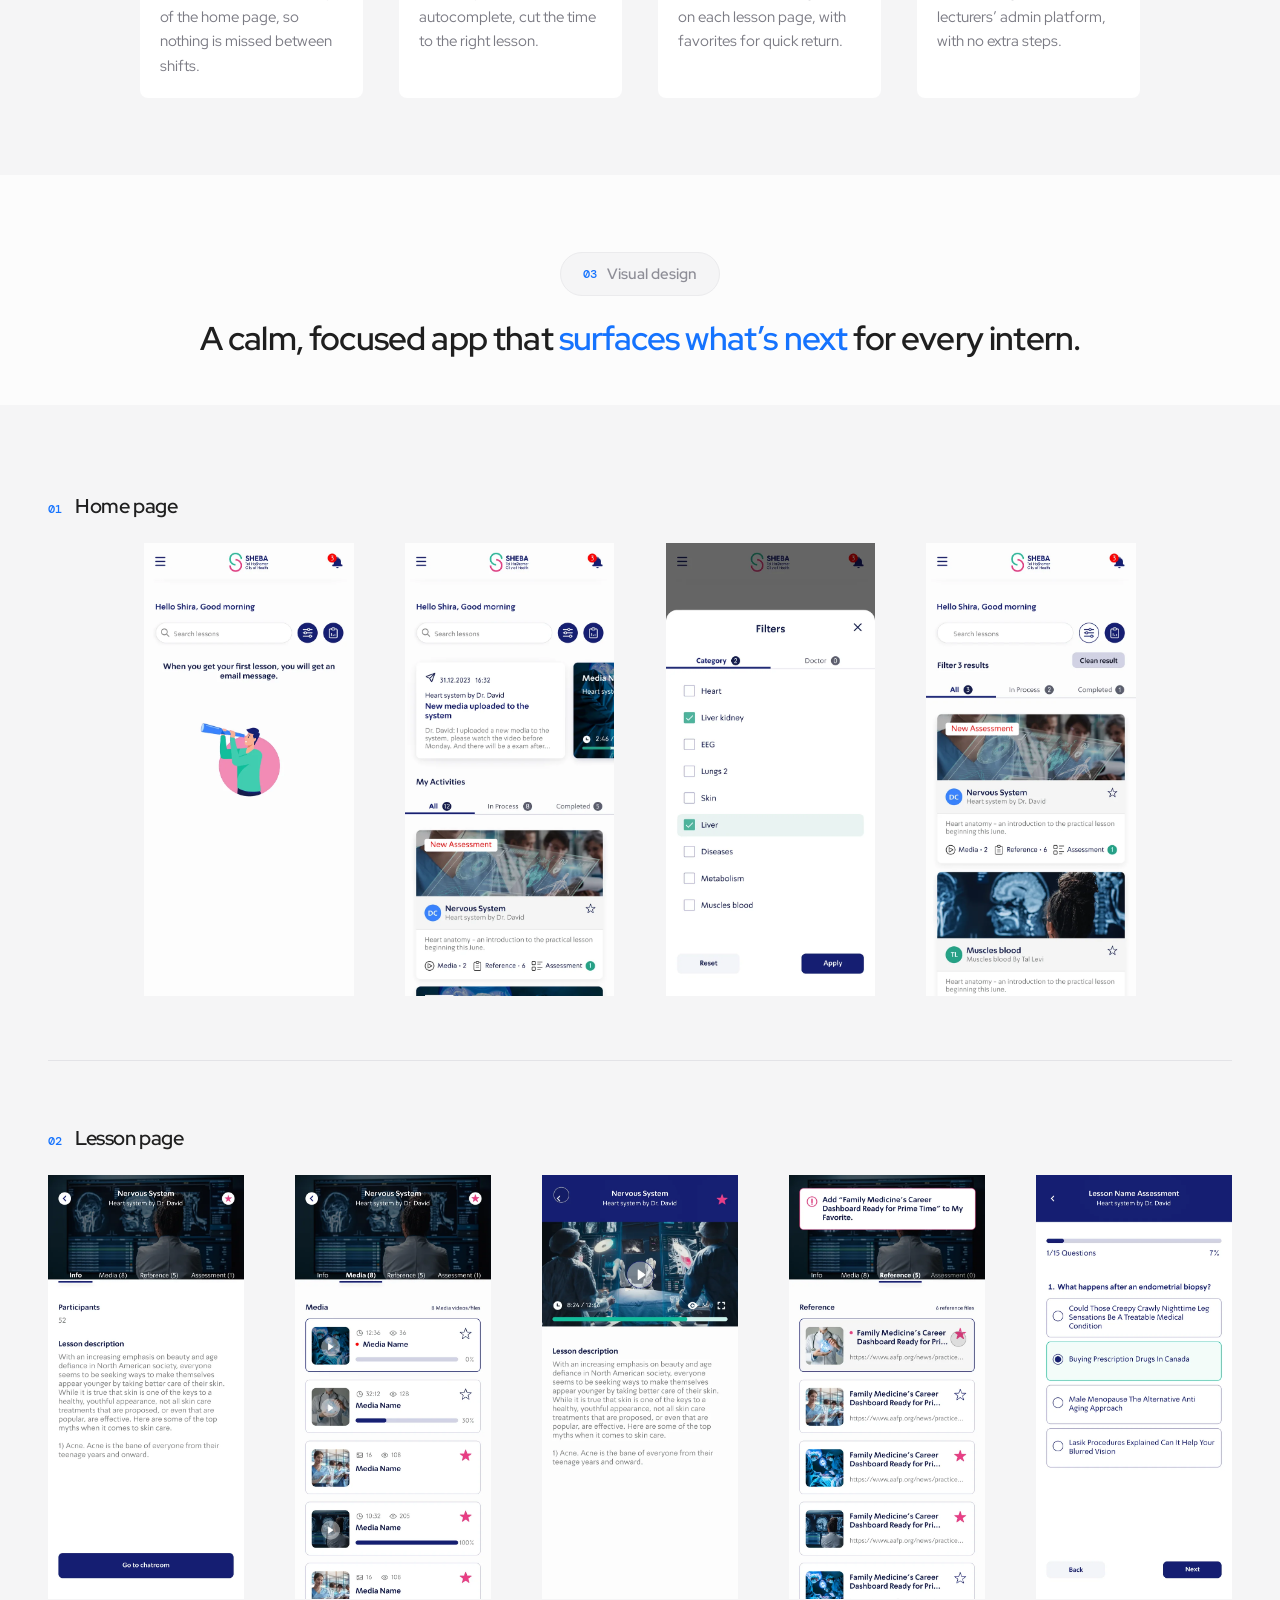
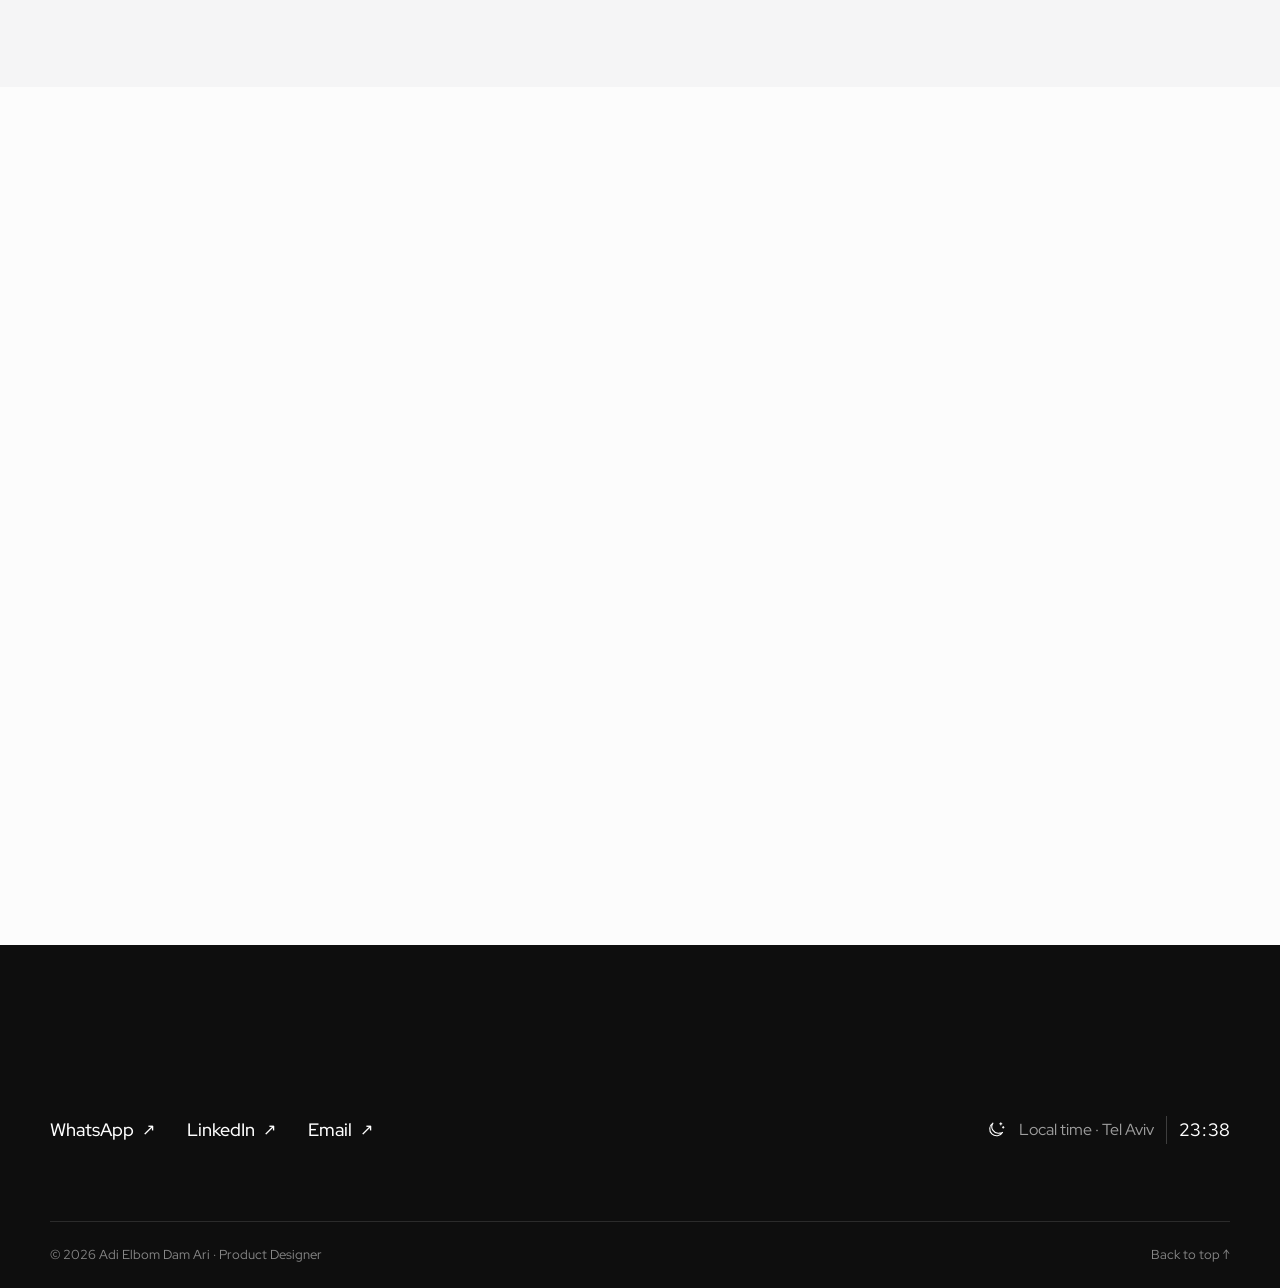
==== commit 27887cf5: "Hero closer to sparkle" ====
--- a/medical-students-app/index.html
+++ b/medical-students-app/index.html
@@ -11,7 +11,7 @@
 <link rel="preconnect" href="https://fonts.googleapis.com">
 <link rel="preconnect" href="https://fonts.gstatic.com" crossorigin>
 <link href="https://fonts.googleapis.com/css2?family=DM+Mono:wght@400;500&family=Red+Hat+Display:wght@300;400;500;600;700&family=Song+Myung&display=swap" rel="stylesheet">
-<link rel="stylesheet" href="../assets/style.css?v=b51ea007">
+<link rel="stylesheet" href="../assets/style.css?v=a3f3da70">
 </head>
 <body>
 <div class="navholder">
--- a/assets/style.css
+++ b/assets/style.css
@@ -91,7 +91,7 @@
 .home-frame { max-width: var(--maxw); margin-inline: auto; border-inline: 1px solid var(--line); }
 .hero { position: relative; display: grid; grid-template-columns: 57.5% 1fr; grid-template-columns: round(down, 57.5%, var(--cell)) 1fr; border-bottom: 1px solid var(--line); margin-top: -64px; padding-top: 64px; }
 .hero-text { padding: clamp(48px, 7vw, 96px) clamp(20px, 4vw, 56px) 112px; border-right: 1px solid var(--line); }
-.hero-text .spark { width: 44px; height: 44px; margin-bottom: 26px; }
+.hero-text .spark { width: 44px; height: 44px; margin-bottom: 6px; }
 .spark svg { display: block; overflow: visible; }
 .spark .s { fill: url(#gold); transform-box: fill-box; transform-origin: center; animation: twinkle 2.6s ease-in-out infinite; }
 .spark .s2 { animation-delay: .5s; animation-duration: 2.2s; }
@@ -115,7 +115,7 @@
 .scroll-btn.gone { opacity: 0 !important; pointer-events: none; transition: opacity .35s ease; }
 @keyframes float { 0%, 100% { transform: translate(-50%, 0); } 50% { transform: translate(-50%, -6px); } }
 @media (prefers-reduced-motion: reduce) { .scroll-btn { animation: none; } }
-.hero-photo { display: grid; place-items: center; padding: 40px; }
+.hero-photo { display: grid; place-items: center; padding: calc(clamp(48px, 7vw, 96px) + 50px) 40px 112px; } /* same top/bottom as the headline, so the photo centres on it */
 .hero-photo img { width: min(100%, 300px); height: auto; aspect-ratio: 1; object-fit: cover; border-radius: 6px; box-shadow: 0 20px 50px -30px rgba(0,0,0,.35); }
 @media (max-width: 820px) {
   .hero { grid-template-columns: 1fr; }
